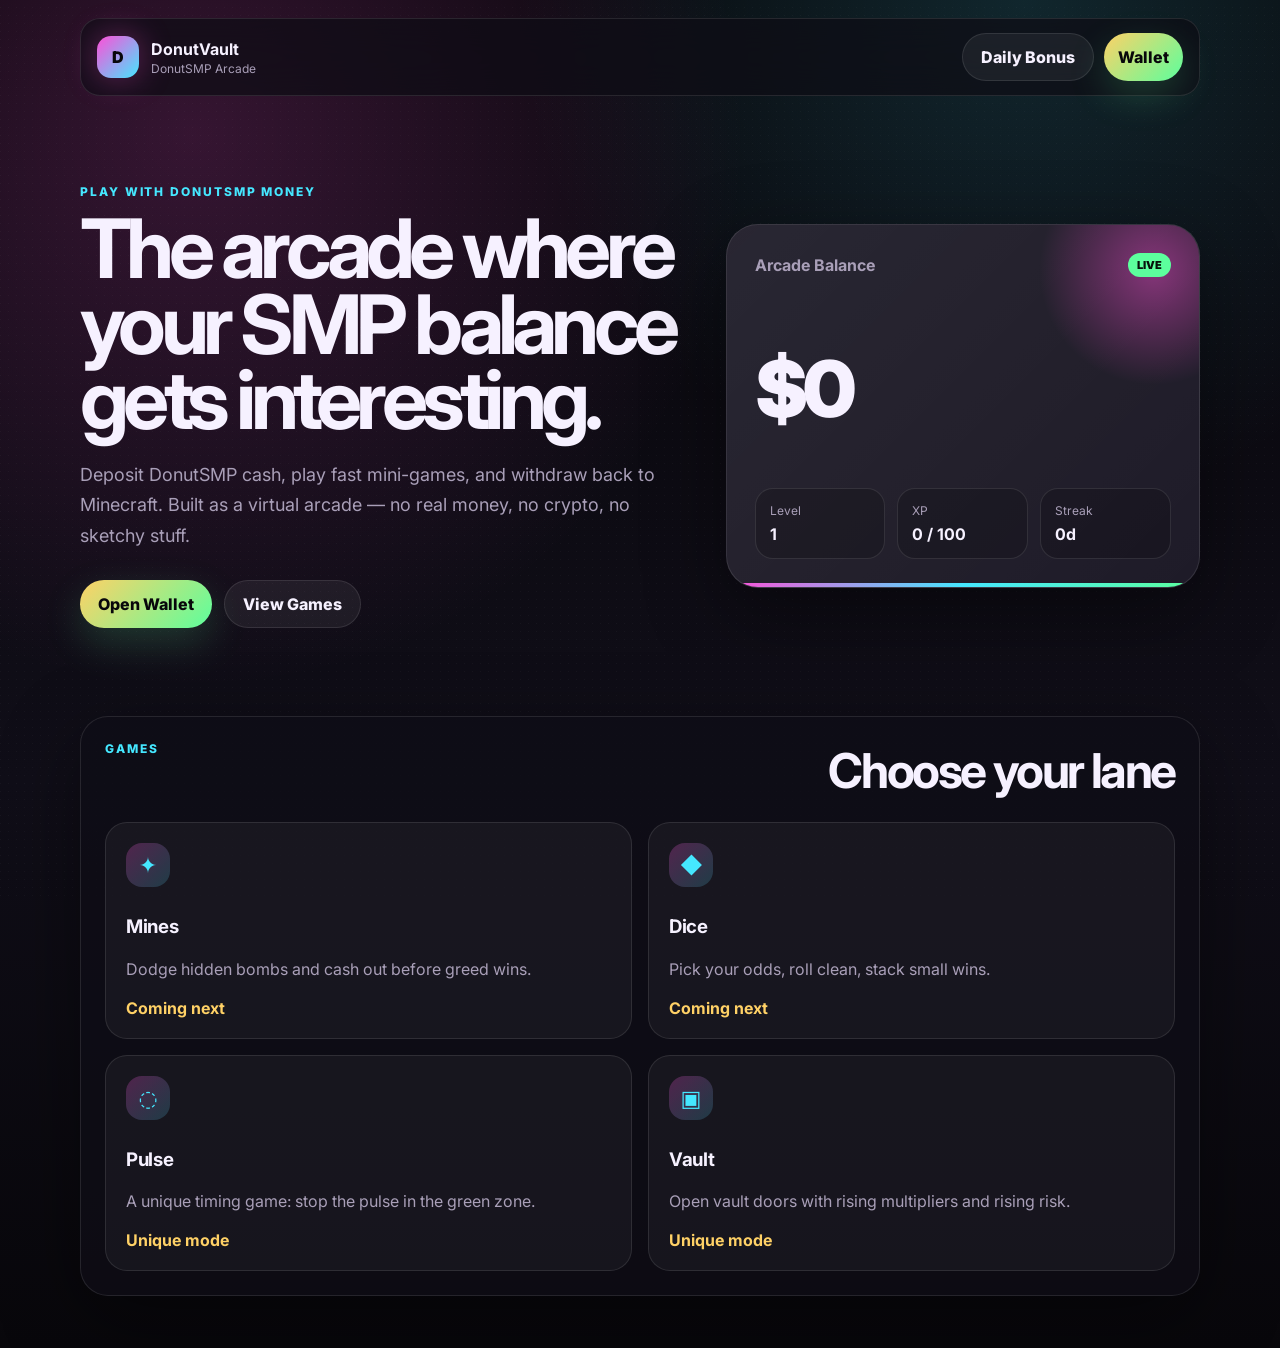
==== index.html @ 58b32d70 "Initial DonutVault arcade MVP" ====
<!DOCTYPE html>
<html lang="en">
<head>
  <meta charset="UTF-8" />
  <meta name="viewport" content="width=device-width, initial-scale=1.0" />
  <title>DonutVault Arcade</title>
  <link rel="preconnect" href="https://fonts.googleapis.com">
  <link rel="preconnect" href="https://fonts.gstatic.com" crossorigin>
  <link href="https://fonts.googleapis.com/css2?family=Inter:wght@400;500;600;700;800;900&display=swap" rel="stylesheet">
  <link rel="stylesheet" href="style.css" />
</head>
<body>
  <div class="noise"></div>

  <nav class="nav">
    <div class="brand">
      <div class="brand-mark">D</div>
      <div>
        <strong>DonutVault</strong>
        <span>DonutSMP Arcade</span>
      </div>
    </div>
    <div class="nav-actions">
      <button class="ghost" id="dailyBonusBtn">Daily Bonus</button>
      <button class="primary small" id="openWalletBtn">Wallet</button>
    </div>
  </nav>

  <main>
    <section class="hero">
      <div class="hero-copy">
        <p class="eyebrow">Play with DonutSMP money</p>
        <h1>The arcade where your SMP balance gets interesting.</h1>
        <p class="subtext">Deposit DonutSMP cash, play fast mini-games, and withdraw back to Minecraft. Built as a virtual arcade — no real money, no crypto, no sketchy stuff.</p>
        <div class="hero-buttons">
          <button class="primary" id="heroWalletBtn">Open Wallet</button>
          <a class="secondary" href="#games">View Games</a>
        </div>
      </div>

      <div class="balance-card">
        <div class="balance-top">
          <span>Arcade Balance</span>
          <span class="live-pill">LIVE</span>
        </div>
        <div class="balance" id="balanceDisplay">$0</div>
        <div class="balance-meta">
          <div><span>Level</span><strong id="levelDisplay">1</strong></div>
          <div><span>XP</span><strong id="xpDisplay">0 / 100</strong></div>
          <div><span>Streak</span><strong id="streakDisplay">0d</strong></div>
        </div>
        <div class="pulse-line"></div>
      </div>
    </section>

    <section class="wallet-panel" id="walletPanel">
      <div class="panel-head">
        <div>
          <p class="eyebrow">Wallet</p>
          <h2>Deposit and withdraw</h2>
        </div>
        <button class="icon-btn" id="closeWalletBtn">×</button>
      </div>

      <div class="wallet-grid">
        <article class="wallet-box">
          <h3>Deposit</h3>
          <p>Pay the cashier account in-game, then enter the amount here to credit your arcade balance.</p>
          <label>Minecraft username</label>
          <input id="depositUser" placeholder="fai1th_" />
          <label>Amount paid</label>
          <input id="depositAmount" type="number" min="1" placeholder="10000" />
          <button class="primary full" id="depositBtn">Credit Deposit</button>
          <small>Cashier account placeholder: <b>DonutVaultPay</b></small>
        </article>

        <article class="wallet-box accent">
          <h3>Withdraw</h3>
          <p>Enter your MC username and amount. In the automated version, the Minecraft cashier bot pays you instantly.</p>
          <label>Minecraft username</label>
          <input id="withdrawUser" placeholder="fai1th_" />
          <label>Amount to withdraw</label>
          <input id="withdrawAmount" type="number" min="1" placeholder="5000" />
          <button class="primary full" id="withdrawBtn">Request Instant Payout</button>
          <small>No approval queue — just a payout instruction for the cashier system.</small>
        </article>
      </div>

      <div class="activity">
        <h3>Activity</h3>
        <div id="activityLog" class="activity-log"></div>
      </div>
    </section>

    <section class="section" id="games">
      <div class="section-head">
        <p class="eyebrow">Games</p>
        <h2>Choose your lane</h2>
      </div>
      <div class="games-grid">
        <button class="game-card" data-game="Mines">
          <span class="game-icon">✦</span>
          <h3>Mines</h3>
          <p>Dodge hidden bombs and cash out before greed wins.</p>
          <b>Coming next</b>
        </button>
        <button class="game-card" data-game="Dice">
          <span class="game-icon">◆</span>
          <h3>Dice</h3>
          <p>Pick your odds, roll clean, stack small wins.</p>
          <b>Coming next</b>
        </button>
        <button class="game-card" data-game="Pulse">
          <span class="game-icon">◌</span>
          <h3>Pulse</h3>
          <p>A unique timing game: stop the pulse in the green zone.</p>
          <b>Unique mode</b>
        </button>
        <button class="game-card" data-game="Vault">
          <span class="game-icon">▣</span>
          <h3>Vault</h3>
          <p>Open vault doors with rising multipliers and rising risk.</p>
          <b>Unique mode</b>
        </button>
      </div>
    </section>
  </main>

  <div class="toast" id="toast"></div>
  <script src="app.js"></script>
</body>
</html>
---- style.css ----
:root {
  --bg: #08070b;
  --bg-2: #111019;
  --card: #171421;
  --card-2: #201a2f;
  --text: #f6f1ff;
  --muted: #a99fb8;
  --line: rgba(255,255,255,.1);
  --pink: #ff4fd8;
  --cyan: #45e7ff;
  --gold: #ffd166;
  --green: #5cff9d;
  --danger: #ff5b7f;
  --shadow: 0 24px 80px rgba(0,0,0,.42);
}

* { box-sizing: border-box; }
html { scroll-behavior: smooth; }
body {
  margin: 0;
  min-height: 100vh;
  font-family: Inter, system-ui, sans-serif;
  color: var(--text);
  background:
    radial-gradient(circle at 15% 10%, rgba(255,79,216,.18), transparent 34%),
    radial-gradient(circle at 80% 0%, rgba(69,231,255,.14), transparent 30%),
    linear-gradient(180deg, #08070b 0%, #100e18 58%, #08070b 100%);
  overflow-x: hidden;
}

.noise {
  position: fixed;
  inset: 0;
  opacity: .035;
  pointer-events: none;
  background-image: linear-gradient(45deg, #fff 1px, transparent 1px);
  background-size: 8px 8px;
  z-index: 0;
}

.nav, main { position: relative; z-index: 1; }
.nav {
  width: min(1120px, calc(100% - 32px));
  margin: 18px auto 0;
  padding: 14px 16px;
  display: flex;
  align-items: center;
  justify-content: space-between;
  border: 1px solid var(--line);
  border-radius: 20px;
  background: rgba(15,13,22,.72);
  backdrop-filter: blur(18px);
}

.brand { display: flex; gap: 12px; align-items: center; }
.brand-mark {
  width: 42px;
  height: 42px;
  display: grid;
  place-items: center;
  border-radius: 14px;
  background: linear-gradient(135deg, var(--pink), var(--cyan));
  color: #08070b;
  font-weight: 900;
  box-shadow: 0 0 32px rgba(255,79,216,.35);
}
.brand strong, .brand span { display: block; }
.brand span { color: var(--muted); font-size: 12px; margin-top: 2px; }
.nav-actions { display: flex; gap: 10px; }

main { width: min(1120px, calc(100% - 32px)); margin: 0 auto; }
.hero {
  min-height: 620px;
  display: grid;
  grid-template-columns: 1.12fr .88fr;
  align-items: center;
  gap: 42px;
}
.eyebrow {
  margin: 0 0 12px;
  color: var(--cyan);
  text-transform: uppercase;
  letter-spacing: .16em;
  font-size: 12px;
  font-weight: 800;
}
h1, h2, h3, p { margin-top: 0; }
h1 {
  max-width: 720px;
  font-size: clamp(42px, 7vw, 82px);
  line-height: .92;
  letter-spacing: -.07em;
  margin-bottom: 22px;
}
h2 { font-size: clamp(30px, 4vw, 48px); letter-spacing: -.05em; margin-bottom: 0; }
h3 { letter-spacing: -.02em; }
.subtext {
  max-width: 620px;
  color: var(--muted);
  font-size: 18px;
  line-height: 1.7;
}
.hero-buttons { display: flex; gap: 12px; flex-wrap: wrap; margin-top: 28px; }

button, .secondary {
  border: 0;
  font: inherit;
  cursor: pointer;
  text-decoration: none;
}
.primary, .secondary, .ghost {
  border-radius: 999px;
  padding: 13px 18px;
  font-weight: 800;
  transition: .2s ease;
}
.primary {
  color: #08070b;
  background: linear-gradient(135deg, var(--gold), var(--green));
  box-shadow: 0 14px 38px rgba(92,255,157,.18);
}
.secondary, .ghost {
  color: var(--text);
  background: rgba(255,255,255,.06);
  border: 1px solid var(--line);
}
.small { padding: 10px 14px; }
.full { width: 100%; margin-top: 14px; }
button:hover, .secondary:hover { transform: translateY(-2px); filter: brightness(1.05); }

.balance-card {
  position: relative;
  min-height: 340px;
  padding: 28px;
  border: 1px solid var(--line);
  border-radius: 32px;
  background:
    linear-gradient(135deg, rgba(255,255,255,.08), rgba(255,255,255,.03)),
    var(--card);
  box-shadow: var(--shadow);
  overflow: hidden;
}
.balance-card:before {
  content: "";
  position: absolute;
  width: 250px;
  height: 250px;
  border-radius: 999px;
  right: -80px;
  top: -80px;
  background: radial-gradient(circle, rgba(255,79,216,.45), transparent 65%);
}
.balance-top, .balance-meta { position: relative; display: flex; justify-content: space-between; gap: 12px; }
.balance-top { align-items: center; color: var(--muted); font-weight: 700; }
.live-pill {
  color: #07110b;
  background: var(--green);
  border-radius: 999px;
  padding: 5px 9px;
  font-size: 11px;
  font-weight: 900;
}
.balance {
  position: relative;
  margin: 64px 0 52px;
  font-size: clamp(48px, 8vw, 78px);
  font-weight: 900;
  letter-spacing: -.06em;
}
.balance-meta > div {
  flex: 1;
  padding: 14px;
  border: 1px solid var(--line);
  border-radius: 18px;
  background: rgba(0,0,0,.18);
}
.balance-meta span, .balance-meta strong { display: block; }
.balance-meta span { color: var(--muted); font-size: 12px; margin-bottom: 6px; }
.pulse-line {
  position: absolute;
  left: 0;
  bottom: 0;
  height: 4px;
  width: 100%;
  background: linear-gradient(90deg, var(--pink), var(--cyan), var(--green));
  animation: glow 2.5s ease-in-out infinite alternate;
}
@keyframes glow { from { opacity: .45; } to { opacity: 1; } }

.wallet-panel, .section {
  margin-bottom: 52px;
  padding: 24px;
  border: 1px solid var(--line);
  border-radius: 28px;
  background: rgba(15,13,22,.78);
  box-shadow: var(--shadow);
}
.wallet-panel { display: none; }
.wallet-panel.open { display: block; animation: pop .22s ease; }
@keyframes pop { from { opacity: 0; transform: translateY(10px); } to { opacity: 1; transform: translateY(0); } }
.panel-head, .section-head {
  display: flex;
  align-items: flex-start;
  justify-content: space-between;
  gap: 16px;
  margin-bottom: 22px;
}
.icon-btn {
  width: 38px;
  height: 38px;
  border-radius: 50%;
  color: var(--text);
  background: rgba(255,255,255,.08);
}
.wallet-grid, .games-grid {
  display: grid;
  grid-template-columns: repeat(2, minmax(0, 1fr));
  gap: 16px;
}
.wallet-box, .game-card {
  padding: 20px;
  border: 1px solid var(--line);
  border-radius: 22px;
  background: rgba(255,255,255,.045);
}
.wallet-box.accent { border-color: rgba(69,231,255,.25); }
.wallet-box p, .game-card p { color: var(--muted); line-height: 1.55; }
label { display: block; color: var(--muted); font-size: 13px; font-weight: 800; margin: 14px 0 8px; }
input {
  width: 100%;
  padding: 13px 14px;
  border-radius: 14px;
  border: 1px solid var(--line);
  color: var(--text);
  background: rgba(0,0,0,.22);
  outline: none;
}
input:focus { border-color: rgba(69,231,255,.65); }
small { color: var(--muted); display: block; margin-top: 12px; line-height: 1.45; }
.activity { margin-top: 20px; }
.activity-log { display: grid; gap: 10px; }
.log-item {
  padding: 12px 14px;
  border-radius: 14px;
  background: rgba(0,0,0,.22);
  color: var(--muted);
  border: 1px solid var(--line);
}
.log-item b { color: var(--text); }
.game-card {
  text-align: left;
  color: var(--text);
  min-height: 210px;
}
.game-icon {
  width: 44px;
  height: 44px;
  display: grid;
  place-items: center;
  border-radius: 16px;
  margin-bottom: 28px;
  background: linear-gradient(135deg, rgba(255,79,216,.25), rgba(69,231,255,.18));
  color: var(--cyan);
  font-size: 22px;
}
.game-card b { color: var(--gold); }
.toast {
  position: fixed;
  right: 18px;
  bottom: 18px;
  z-index: 5;
  max-width: 340px;
  padding: 14px 16px;
  border-radius: 16px;
  border: 1px solid var(--line);
  background: rgba(10,9,15,.94);
  color: var(--text);
  box-shadow: var(--shadow);
  opacity: 0;
  transform: translateY(12px);
  pointer-events: none;
  transition: .22s ease;
}
.toast.show { opacity: 1; transform: translateY(0); }

@media (max-width: 820px) {
  .nav { align-items: flex-start; }
  .nav-actions { flex-direction: column; }
  .hero { grid-template-columns: 1fr; min-height: auto; padding: 72px 0 36px; }
  .wallet-grid, .games-grid { grid-template-columns: 1fr; }
}
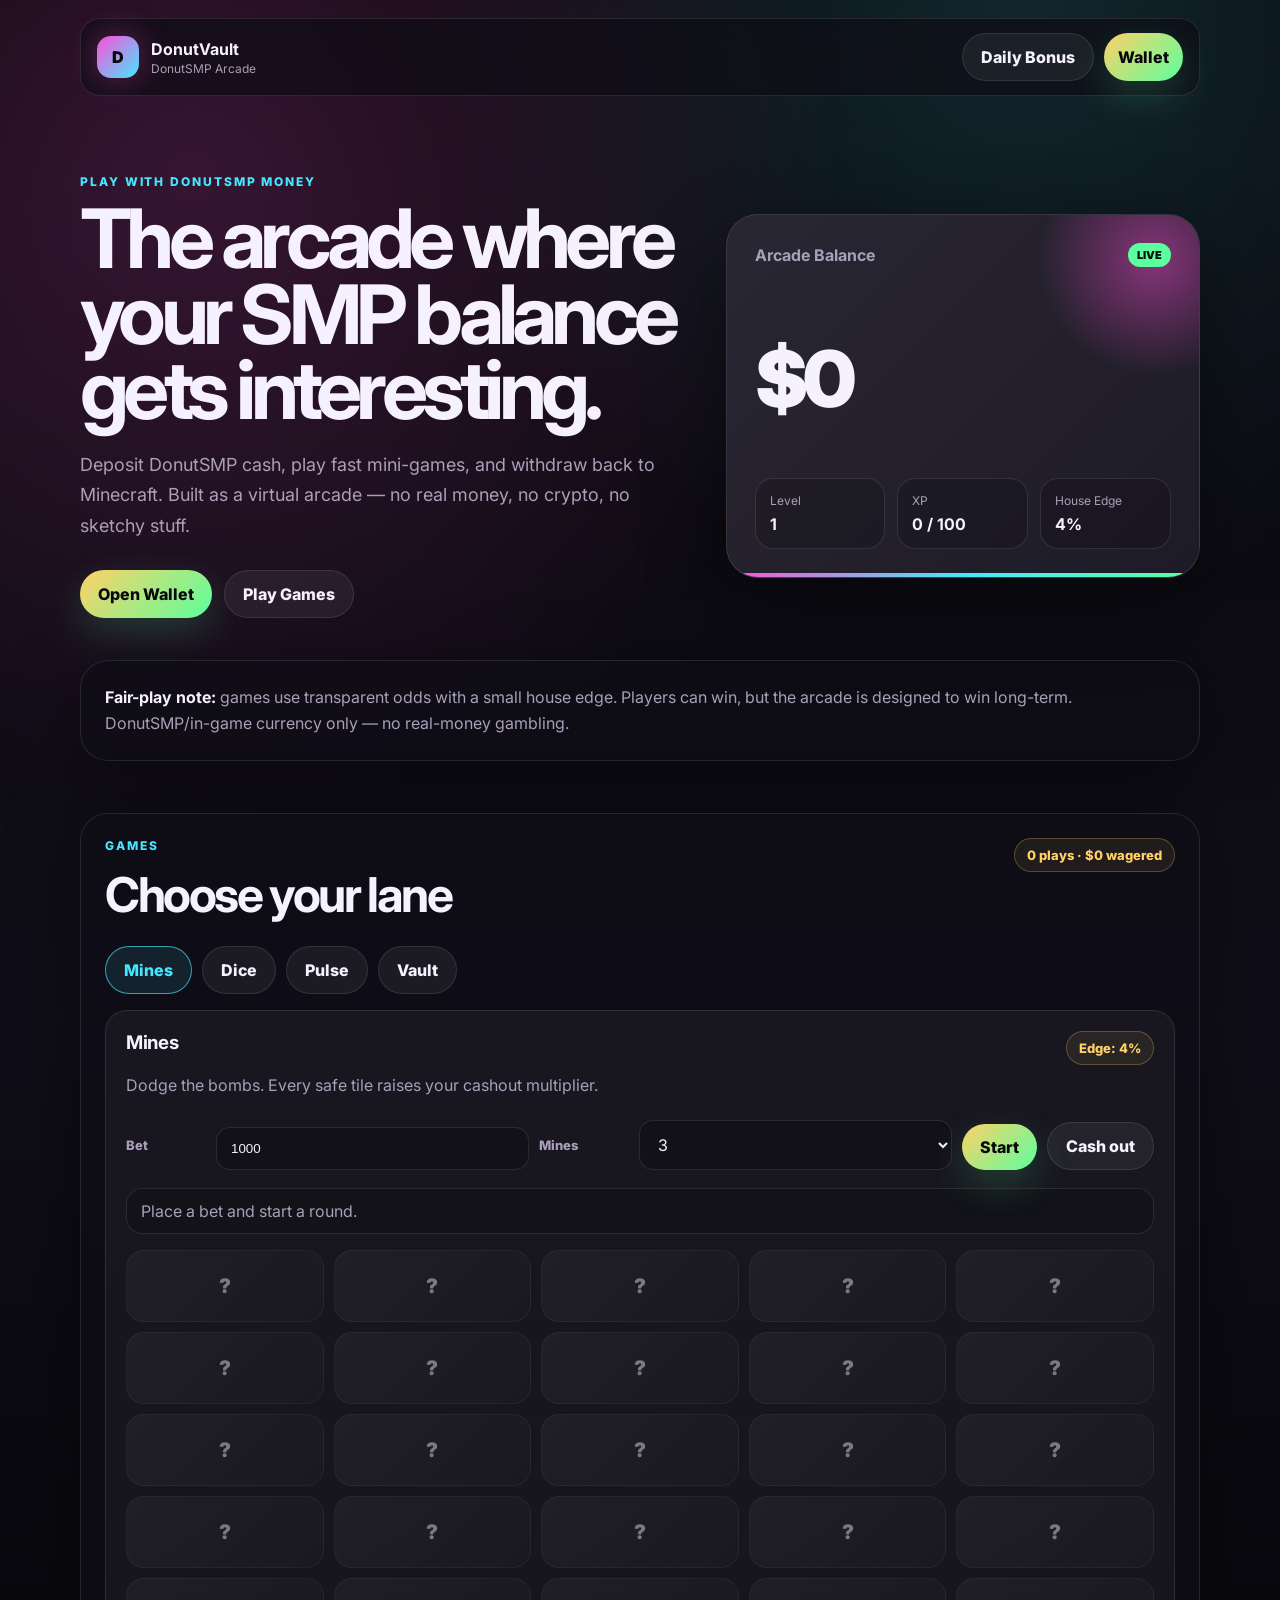
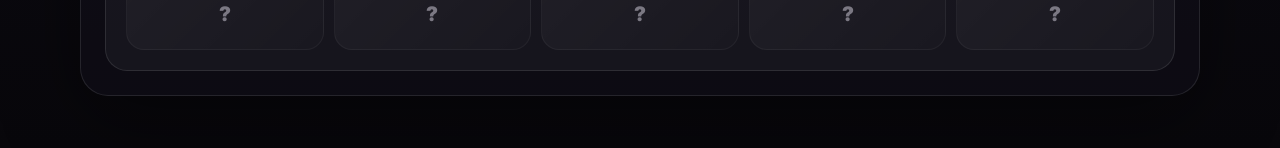
==== commit 8b9d8b76: "Build playable arcade games" ====
--- a/index.html
+++ b/index.html
@@ -34,7 +34,7 @@
         <p class="subtext">Deposit DonutSMP cash, play fast mini-games, and withdraw back to Minecraft. Built as a virtual arcade — no real money, no crypto, no sketchy stuff.</p>
         <div class="hero-buttons">
           <button class="primary" id="heroWalletBtn">Open Wallet</button>
-          <a class="secondary" href="#games">View Games</a>
+          <a class="secondary" href="#games">Play Games</a>
         </div>
       </div>
 
@@ -47,10 +47,14 @@
         <div class="balance-meta">
           <div><span>Level</span><strong id="levelDisplay">1</strong></div>
           <div><span>XP</span><strong id="xpDisplay">0 / 100</strong></div>
-          <div><span>Streak</span><strong id="streakDisplay">0d</strong></div>
+          <div><span>House Edge</span><strong>4%</strong></div>
         </div>
         <div class="pulse-line"></div>
       </div>
+    </section>
+
+    <section class="notice">
+      <strong>Fair-play note:</strong> games use transparent odds with a small house edge. Players can win, but the arcade is designed to win long-term. DonutSMP/in-game currency only — no real-money gambling.
     </section>
 
     <section class="wallet-panel" id="walletPanel">
@@ -76,7 +80,7 @@
 
         <article class="wallet-box accent">
           <h3>Withdraw</h3>
-          <p>Enter your MC username and amount. In the automated version, the Minecraft cashier bot pays you instantly.</p>
+          <p>Enter your MC username and amount. The automated version needs a Minecraft cashier account that can run payout commands.</p>
           <label>Minecraft username</label>
           <input id="withdrawUser" placeholder="fai1th_" />
           <label>Amount to withdraw</label>
@@ -94,34 +98,90 @@
 
     <section class="section" id="games">
       <div class="section-head">
-        <p class="eyebrow">Games</p>
-        <h2>Choose your lane</h2>
+        <div>
+          <p class="eyebrow">Games</p>
+          <h2>Choose your lane</h2>
+        </div>
+        <div class="stats-pill" id="sessionStats">0 plays · $0 wagered</div>
       </div>
-      <div class="games-grid">
-        <button class="game-card" data-game="Mines">
-          <span class="game-icon">✦</span>
-          <h3>Mines</h3>
-          <p>Dodge hidden bombs and cash out before greed wins.</p>
-          <b>Coming next</b>
-        </button>
-        <button class="game-card" data-game="Dice">
-          <span class="game-icon">◆</span>
-          <h3>Dice</h3>
-          <p>Pick your odds, roll clean, stack small wins.</p>
-          <b>Coming next</b>
-        </button>
-        <button class="game-card" data-game="Pulse">
-          <span class="game-icon">◌</span>
-          <h3>Pulse</h3>
-          <p>A unique timing game: stop the pulse in the green zone.</p>
-          <b>Unique mode</b>
-        </button>
-        <button class="game-card" data-game="Vault">
-          <span class="game-icon">▣</span>
-          <h3>Vault</h3>
-          <p>Open vault doors with rising multipliers and rising risk.</p>
-          <b>Unique mode</b>
-        </button>
+
+      <div class="game-tabs">
+        <button class="tab active" data-target="minesGame">Mines</button>
+        <button class="tab" data-target="diceGame">Dice</button>
+        <button class="tab" data-target="pulseGame">Pulse</button>
+        <button class="tab" data-target="vaultGame">Vault</button>
+      </div>
+
+      <div class="game-stage active" id="minesGame">
+        <div class="game-info">
+          <div>
+            <h3>Mines</h3>
+            <p>Dodge the bombs. Every safe tile raises your cashout multiplier.</p>
+          </div>
+          <span>Edge: 4%</span>
+        </div>
+        <div class="controls">
+          <label>Bet</label><input id="minesBet" type="number" min="1" value="1000" />
+          <label>Mines</label>
+          <select id="minesCount"><option>3</option><option>5</option><option>8</option></select>
+          <button class="primary" id="minesStart">Start</button>
+          <button class="secondary" id="minesCashout">Cash out</button>
+        </div>
+        <div class="mini-status" id="minesStatus">Place a bet and start a round.</div>
+        <div class="mines-board" id="minesBoard"></div>
+      </div>
+
+      <div class="game-stage" id="diceGame">
+        <div class="game-info">
+          <div>
+            <h3>Dice</h3>
+            <p>Pick a target. Roll over it to win. Higher risk = bigger multiplier.</p>
+          </div>
+          <span>Edge: 4%</span>
+        </div>
+        <div class="controls">
+          <label>Bet</label><input id="diceBet" type="number" min="1" value="1000" />
+          <label>Roll over</label><input id="diceTarget" type="number" min="5" max="95" value="55" />
+          <button class="primary" id="diceRoll">Roll Dice</button>
+        </div>
+        <div class="dice-result" id="diceResult">--</div>
+        <div class="mini-status" id="diceStatus">Win chance and payout update from your target.</div>
+      </div>
+
+      <div class="game-stage" id="pulseGame">
+        <div class="game-info">
+          <div>
+            <h3>Pulse</h3>
+            <p>Stop the moving pulse inside the green zone. Smaller zone, bigger payout.</p>
+          </div>
+          <span>Skill + edge</span>
+        </div>
+        <div class="controls">
+          <label>Bet</label><input id="pulseBet" type="number" min="1" value="1000" />
+          <label>Difficulty</label>
+          <select id="pulseDifficulty"><option value="easy">Easy</option><option value="normal">Normal</option><option value="hard">Hard</option></select>
+          <button class="primary" id="pulseStart">Start Pulse</button>
+          <button class="secondary" id="pulseStop">Stop</button>
+        </div>
+        <div class="pulse-track"><div class="pulse-zone" id="pulseZone"></div><div class="pulse-dot" id="pulseDot"></div></div>
+        <div class="mini-status" id="pulseStatus">Start the pulse, then stop inside the green zone.</div>
+      </div>
+
+      <div class="game-stage" id="vaultGame">
+        <div class="game-info">
+          <div>
+            <h3>Vault</h3>
+            <p>Open doors for rising multipliers. One bad door wipes the run.</p>
+          </div>
+          <span>Edge: 4%</span>
+        </div>
+        <div class="controls">
+          <label>Bet</label><input id="vaultBet" type="number" min="1" value="1000" />
+          <button class="primary" id="vaultStart">Start Vault</button>
+          <button class="secondary" id="vaultCashout">Cash out</button>
+        </div>
+        <div class="mini-status" id="vaultStatus">Start a vault run.</div>
+        <div class="vault-doors" id="vaultDoors"></div>
       </div>
     </section>
   </main>
--- a/style.css
+++ b/style.css
@@ -70,7 +70,7 @@
 
 main { width: min(1120px, calc(100% - 32px)); margin: 0 auto; }
 .hero {
-  min-height: 620px;
+  min-height: 600px;
   display: grid;
   grid-template-columns: 1.12fr .88fr;
   align-items: center;
@@ -102,13 +102,13 @@
 }
 .hero-buttons { display: flex; gap: 12px; flex-wrap: wrap; margin-top: 28px; }
 
-button, .secondary {
+button, .secondary, select {
   border: 0;
   font: inherit;
   cursor: pointer;
   text-decoration: none;
 }
-.primary, .secondary, .ghost {
+.primary, .secondary, .ghost, .tab {
   border-radius: 999px;
   padding: 13px 18px;
   font-weight: 800;
@@ -119,14 +119,16 @@
   background: linear-gradient(135deg, var(--gold), var(--green));
   box-shadow: 0 14px 38px rgba(92,255,157,.18);
 }
-.secondary, .ghost {
+.secondary, .ghost, .tab {
   color: var(--text);
   background: rgba(255,255,255,.06);
   border: 1px solid var(--line);
 }
+.tab.active { border-color: rgba(69,231,255,.65); color: var(--cyan); background: rgba(69,231,255,.1); }
 .small { padding: 10px 14px; }
 .full { width: 100%; margin-top: 14px; }
 button:hover, .secondary:hover { transform: translateY(-2px); filter: brightness(1.05); }
+button:disabled { opacity: .45; cursor: not-allowed; transform: none; }
 
 .balance-card {
   position: relative;
@@ -134,9 +136,7 @@
   padding: 28px;
   border: 1px solid var(--line);
   border-radius: 32px;
-  background:
-    linear-gradient(135deg, rgba(255,255,255,.08), rgba(255,255,255,.03)),
-    var(--card);
+  background: linear-gradient(135deg, rgba(255,255,255,.08), rgba(255,255,255,.03)), var(--card);
   box-shadow: var(--shadow);
   overflow: hidden;
 }
@@ -187,7 +187,7 @@
 }
 @keyframes glow { from { opacity: .45; } to { opacity: 1; } }
 
-.wallet-panel, .section {
+.notice, .wallet-panel, .section {
   margin-bottom: 52px;
   padding: 24px;
   border: 1px solid var(--line);
@@ -195,16 +195,28 @@
   background: rgba(15,13,22,.78);
   box-shadow: var(--shadow);
 }
+.notice { color: var(--muted); line-height: 1.6; margin-top: -36px; }
+.notice strong { color: var(--text); }
 .wallet-panel { display: none; }
 .wallet-panel.open { display: block; animation: pop .22s ease; }
 @keyframes pop { from { opacity: 0; transform: translateY(10px); } to { opacity: 1; transform: translateY(0); } }
-.panel-head, .section-head {
+.panel-head, .section-head, .game-info {
   display: flex;
   align-items: flex-start;
   justify-content: space-between;
   gap: 16px;
   margin-bottom: 22px;
 }
+.game-info span, .stats-pill {
+  color: var(--gold);
+  border: 1px solid rgba(255,209,102,.25);
+  background: rgba(255,209,102,.08);
+  padding: 8px 12px;
+  border-radius: 999px;
+  font-size: 13px;
+  font-weight: 800;
+  white-space: nowrap;
+}
 .icon-btn {
   width: 38px;
   height: 38px;
@@ -212,21 +224,21 @@
   color: var(--text);
   background: rgba(255,255,255,.08);
 }
-.wallet-grid, .games-grid {
+.wallet-grid {
   display: grid;
   grid-template-columns: repeat(2, minmax(0, 1fr));
   gap: 16px;
 }
-.wallet-box, .game-card {
+.wallet-box, .game-stage {
   padding: 20px;
   border: 1px solid var(--line);
   border-radius: 22px;
   background: rgba(255,255,255,.045);
 }
 .wallet-box.accent { border-color: rgba(69,231,255,.25); }
-.wallet-box p, .game-card p { color: var(--muted); line-height: 1.55; }
-label { display: block; color: var(--muted); font-size: 13px; font-weight: 800; margin: 14px 0 8px; }
-input {
+.wallet-box p, .game-info p { color: var(--muted); line-height: 1.55; margin-bottom: 0; }
+label { display: block; color: var(--muted); font-size: 13px; font-weight: 800; margin: 0 0 8px; }
+input, select {
   width: 100%;
   padding: 13px 14px;
   border-radius: 14px;
@@ -235,7 +247,7 @@
   background: rgba(0,0,0,.22);
   outline: none;
 }
-input:focus { border-color: rgba(69,231,255,.65); }
+input:focus, select:focus { border-color: rgba(69,231,255,.65); }
 small { color: var(--muted); display: block; margin-top: 12px; line-height: 1.45; }
 .activity { margin-top: 20px; }
 .activity-log { display: grid; gap: 10px; }
@@ -247,23 +259,96 @@
   border: 1px solid var(--line);
 }
 .log-item b { color: var(--text); }
-.game-card {
-  text-align: left;
-  color: var(--text);
-  min-height: 210px;
-}
-.game-icon {
-  width: 44px;
-  height: 44px;
+
+.game-tabs { display: flex; flex-wrap: wrap; gap: 10px; margin-bottom: 16px; }
+.game-stage { display: none; }
+.game-stage.active { display: block; animation: pop .2s ease; }
+.controls {
+  display: grid;
+  grid-template-columns: 80px minmax(120px, 1fr) 90px minmax(120px, 1fr) auto auto;
+  align-items: end;
+  gap: 10px;
+  margin-bottom: 18px;
+}
+.controls label { align-self: center; margin: 0; }
+.mini-status {
+  min-height: 44px;
+  display: flex;
+  align-items: center;
+  padding: 12px 14px;
+  border-radius: 16px;
+  color: var(--muted);
+  background: rgba(0,0,0,.2);
+  border: 1px solid var(--line);
+  margin-bottom: 16px;
+}
+.mini-status.win { color: var(--green); border-color: rgba(92,255,157,.35); }
+.mini-status.lose { color: var(--danger); border-color: rgba(255,91,127,.35); }
+
+.mines-board {
+  display: grid;
+  grid-template-columns: repeat(5, minmax(44px, 1fr));
+  gap: 10px;
+}
+.tile, .door {
+  min-height: 72px;
+  border-radius: 18px;
+  color: var(--text);
+  background: linear-gradient(135deg, rgba(255,255,255,.09), rgba(255,255,255,.03));
+  border: 1px solid var(--line);
+  font-weight: 900;
+  font-size: 20px;
+}
+.tile.safe, .door.safe { background: rgba(92,255,157,.12); border-color: rgba(92,255,157,.35); color: var(--green); }
+.tile.mine, .door.bust { background: rgba(255,91,127,.13); border-color: rgba(255,91,127,.4); color: var(--danger); }
+
+.dice-result {
   display: grid;
   place-items: center;
-  border-radius: 16px;
-  margin-bottom: 28px;
-  background: linear-gradient(135deg, rgba(255,79,216,.25), rgba(69,231,255,.18));
-  color: var(--cyan);
-  font-size: 22px;
-}
-.game-card b { color: var(--gold); }
+  min-height: 160px;
+  margin-bottom: 16px;
+  border-radius: 24px;
+  border: 1px solid var(--line);
+  background: radial-gradient(circle, rgba(69,231,255,.12), rgba(255,255,255,.035));
+  font-size: clamp(58px, 10vw, 110px);
+  font-weight: 900;
+  letter-spacing: -.06em;
+}
+
+.pulse-track {
+  position: relative;
+  height: 74px;
+  margin: 20px 0 16px;
+  border-radius: 999px;
+  background: rgba(0,0,0,.25);
+  border: 1px solid var(--line);
+  overflow: hidden;
+}
+.pulse-zone {
+  position: absolute;
+  top: 0;
+  bottom: 0;
+  left: 42%;
+  width: 18%;
+  background: linear-gradient(90deg, rgba(92,255,157,.08), rgba(92,255,157,.35));
+}
+.pulse-dot {
+  position: absolute;
+  top: 9px;
+  left: 0;
+  width: 56px;
+  height: 56px;
+  border-radius: 50%;
+  background: linear-gradient(135deg, var(--pink), var(--cyan));
+  box-shadow: 0 0 28px rgba(69,231,255,.45);
+}
+.vault-doors {
+  display: grid;
+  grid-template-columns: repeat(4, minmax(90px, 1fr));
+  gap: 12px;
+}
+.door { min-height: 110px; font-size: 32px; }
+
 .toast {
   position: fixed;
   right: 18px;
@@ -283,9 +368,14 @@
 }
 .toast.show { opacity: 1; transform: translateY(0); }
 
-@media (max-width: 820px) {
+@media (max-width: 900px) {
   .nav { align-items: flex-start; }
   .nav-actions { flex-direction: column; }
   .hero { grid-template-columns: 1fr; min-height: auto; padding: 72px 0 36px; }
-  .wallet-grid, .games-grid { grid-template-columns: 1fr; }
-}
+  .wallet-grid { grid-template-columns: 1fr; }
+  .controls { grid-template-columns: 1fr; align-items: stretch; }
+  .section-head, .panel-head, .game-info { flex-direction: column; }
+  .mines-board { grid-template-columns: repeat(5, 1fr); }
+  .tile { min-height: 54px; }
+  .vault-doors { grid-template-columns: repeat(2, 1fr); }
+}
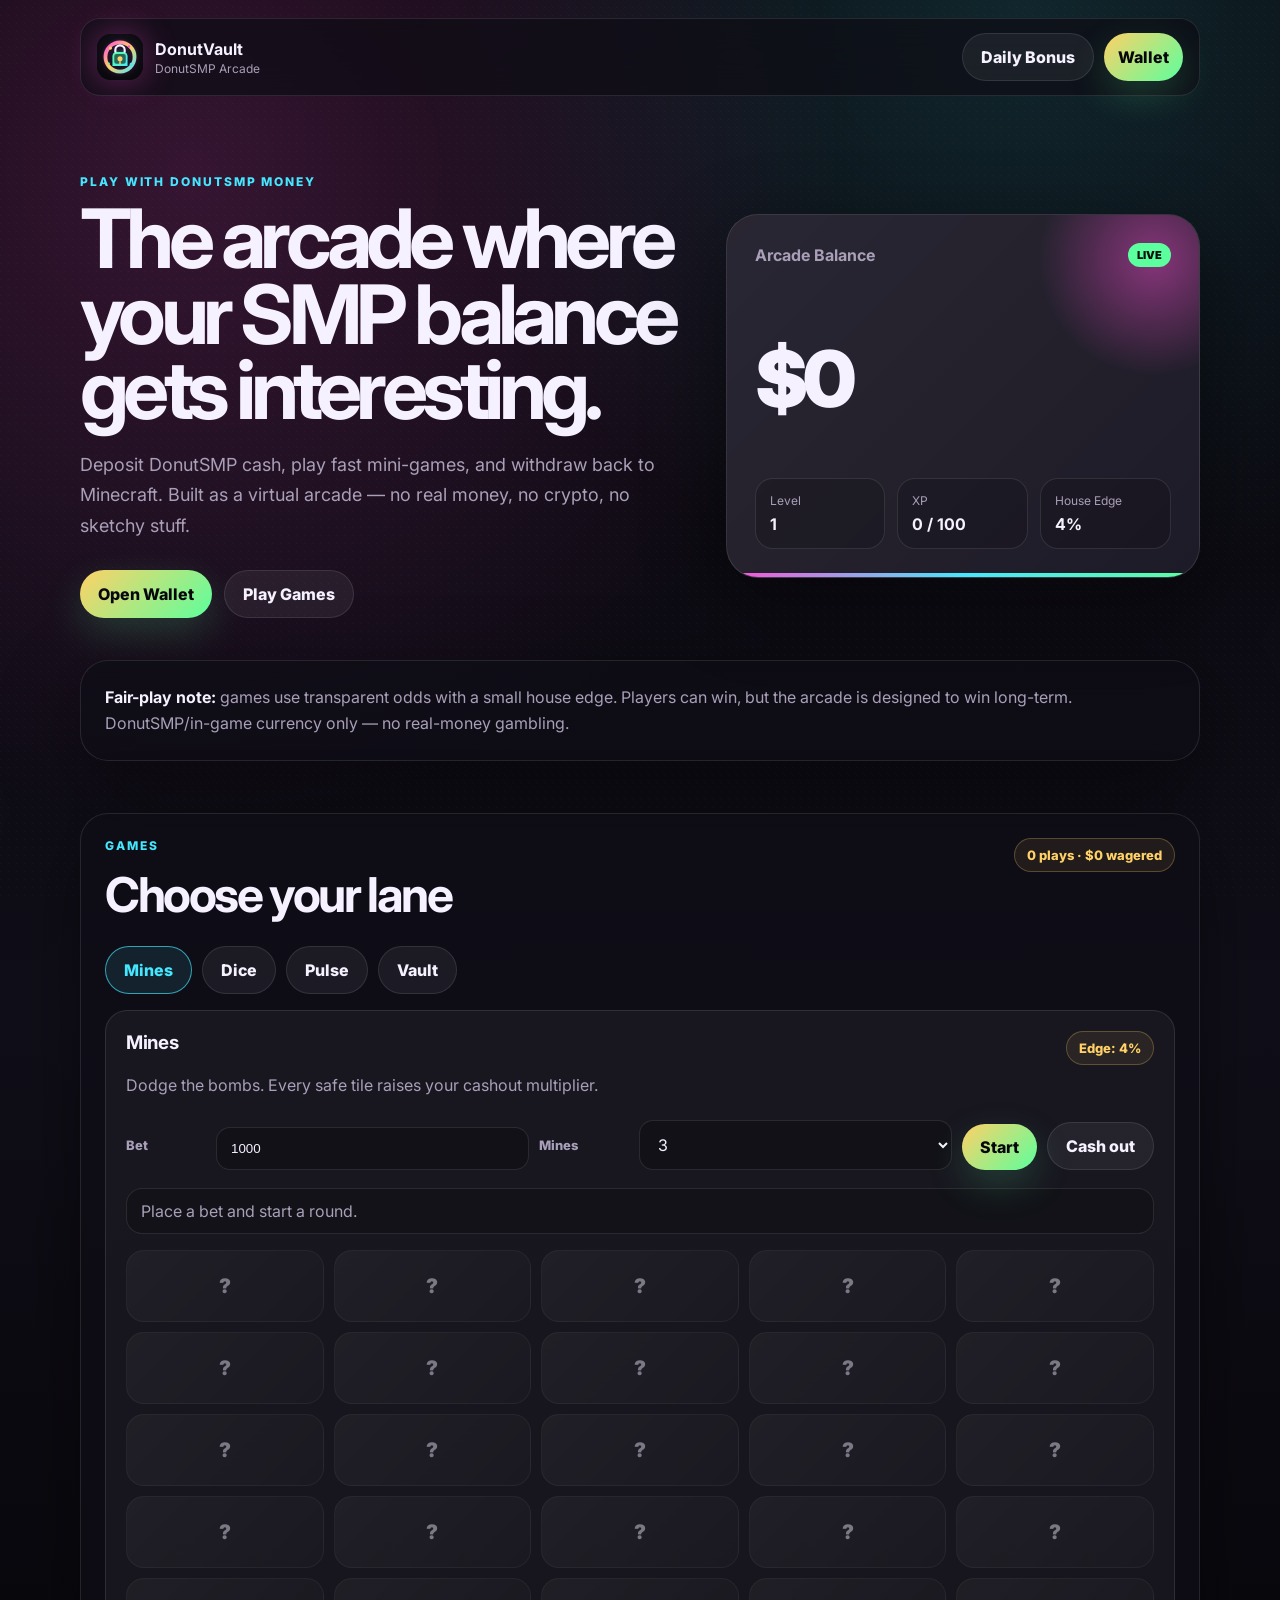
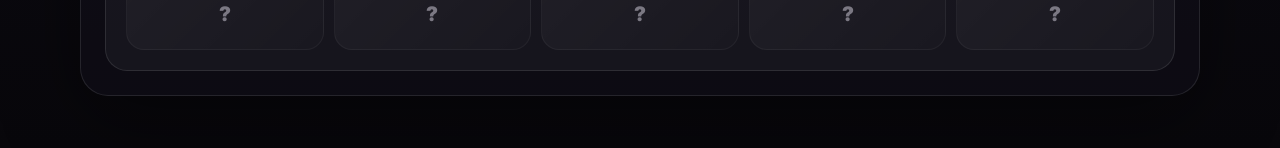
==== commit bbbcb474: "Add DonutVault logo" ====
--- a/index.html
+++ b/index.html
@@ -4,6 +4,7 @@
   <meta charset="UTF-8" />
   <meta name="viewport" content="width=device-width, initial-scale=1.0" />
   <title>DonutVault Arcade</title>
+  <link rel="icon" href="assets/donutvault-logo.svg" type="image/svg+xml" />
   <link rel="preconnect" href="https://fonts.googleapis.com">
   <link rel="preconnect" href="https://fonts.gstatic.com" crossorigin>
   <link href="https://fonts.googleapis.com/css2?family=Inter:wght@400;500;600;700;800;900&display=swap" rel="stylesheet">
@@ -14,7 +15,7 @@
 
   <nav class="nav">
     <div class="brand">
-      <div class="brand-mark">D</div>
+      <img class="brand-logo" src="assets/donutvault-logo.svg" alt="DonutVault logo" />
       <div>
         <strong>DonutVault</strong>
         <span>DonutSMP Arcade</span>
--- a/style.css
+++ b/style.css
@@ -53,15 +53,10 @@
 }
 
 .brand { display: flex; gap: 12px; align-items: center; }
-.brand-mark {
-  width: 42px;
-  height: 42px;
-  display: grid;
-  place-items: center;
+.brand-logo {
+  width: 46px;
+  height: 46px;
   border-radius: 14px;
-  background: linear-gradient(135deg, var(--pink), var(--cyan));
-  color: #08070b;
-  font-weight: 900;
   box-shadow: 0 0 32px rgba(255,79,216,.35);
 }
 .brand strong, .brand span { display: block; }
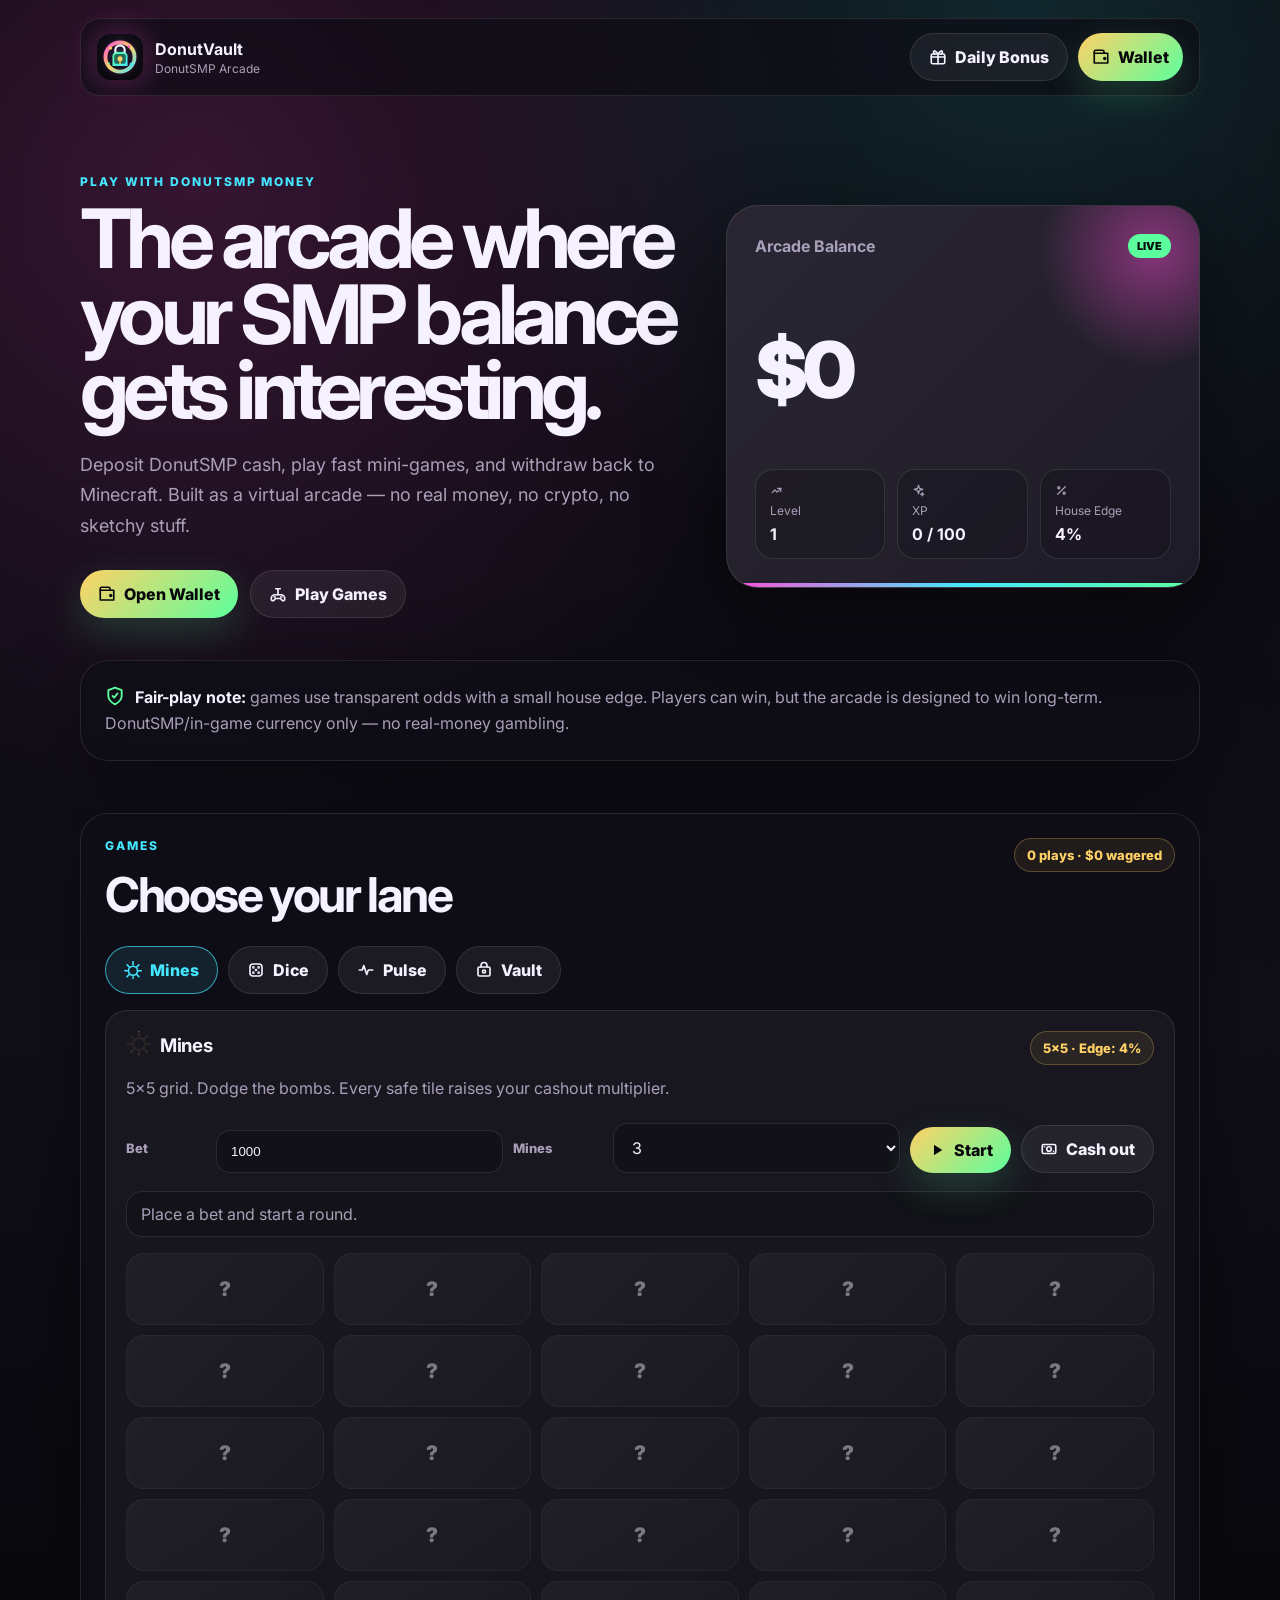
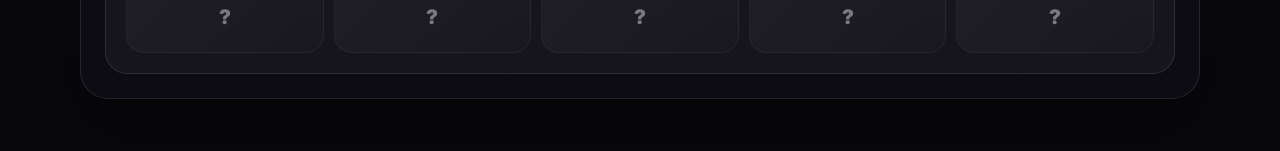
==== commit cb6b7b48: "Add clean UI icons and lock mines grid" ====
--- a/index.html
+++ b/index.html
@@ -22,8 +22,8 @@
       </div>
     </div>
     <div class="nav-actions">
-      <button class="ghost" id="dailyBonusBtn">Daily Bonus</button>
-      <button class="primary small" id="openWalletBtn">Wallet</button>
+      <button class="ghost" id="dailyBonusBtn"><span class="i i-gift"></span>Daily Bonus</button>
+      <button class="primary small" id="openWalletBtn"><span class="i i-wallet"></span>Wallet</button>
     </div>
   </nav>
 
@@ -34,8 +34,8 @@
         <h1>The arcade where your SMP balance gets interesting.</h1>
         <p class="subtext">Deposit DonutSMP cash, play fast mini-games, and withdraw back to Minecraft. Built as a virtual arcade — no real money, no crypto, no sketchy stuff.</p>
         <div class="hero-buttons">
-          <button class="primary" id="heroWalletBtn">Open Wallet</button>
-          <a class="secondary" href="#games">Play Games</a>
+          <button class="primary" id="heroWalletBtn"><span class="i i-wallet"></span>Open Wallet</button>
+          <a class="secondary" href="#games"><span class="i i-joystick"></span>Play Games</a>
         </div>
       </div>
 
@@ -46,16 +46,16 @@
         </div>
         <div class="balance" id="balanceDisplay">$0</div>
         <div class="balance-meta">
-          <div><span>Level</span><strong id="levelDisplay">1</strong></div>
-          <div><span>XP</span><strong id="xpDisplay">0 / 100</strong></div>
-          <div><span>House Edge</span><strong>4%</strong></div>
+          <div><span><span class="i i-level"></span>Level</span><strong id="levelDisplay">1</strong></div>
+          <div><span><span class="i i-spark"></span>XP</span><strong id="xpDisplay">0 / 100</strong></div>
+          <div><span><span class="i i-percent"></span>House Edge</span><strong>4%</strong></div>
         </div>
         <div class="pulse-line"></div>
       </div>
     </section>
 
     <section class="notice">
-      <strong>Fair-play note:</strong> games use transparent odds with a small house edge. Players can win, but the arcade is designed to win long-term. DonutSMP/in-game currency only — no real-money gambling.
+      <span class="notice-icon i i-shield"></span><strong>Fair-play note:</strong> games use transparent odds with a small house edge. Players can win, but the arcade is designed to win long-term. DonutSMP/in-game currency only — no real-money gambling.
     </section>
 
     <section class="wallet-panel" id="walletPanel">
@@ -69,30 +69,30 @@
 
       <div class="wallet-grid">
         <article class="wallet-box">
-          <h3>Deposit</h3>
+          <h3><span class="i i-arrow-down"></span>Deposit</h3>
           <p>Pay the cashier account in-game, then enter the amount here to credit your arcade balance.</p>
           <label>Minecraft username</label>
           <input id="depositUser" placeholder="fai1th_" />
           <label>Amount paid</label>
           <input id="depositAmount" type="number" min="1" placeholder="10000" />
-          <button class="primary full" id="depositBtn">Credit Deposit</button>
+          <button class="primary full" id="depositBtn"><span class="i i-arrow-down"></span>Credit Deposit</button>
           <small>Cashier account placeholder: <b>DonutVaultPay</b></small>
         </article>
 
         <article class="wallet-box accent">
-          <h3>Withdraw</h3>
+          <h3><span class="i i-arrow-up"></span>Withdraw</h3>
           <p>Enter your MC username and amount. The automated version needs a Minecraft cashier account that can run payout commands.</p>
           <label>Minecraft username</label>
           <input id="withdrawUser" placeholder="fai1th_" />
           <label>Amount to withdraw</label>
           <input id="withdrawAmount" type="number" min="1" placeholder="5000" />
-          <button class="primary full" id="withdrawBtn">Request Instant Payout</button>
+          <button class="primary full" id="withdrawBtn"><span class="i i-arrow-up"></span>Request Instant Payout</button>
           <small>No approval queue — just a payout instruction for the cashier system.</small>
         </article>
       </div>
 
       <div class="activity">
-        <h3>Activity</h3>
+        <h3><span class="i i-list"></span>Activity</h3>
         <div id="activityLog" class="activity-log"></div>
       </div>
     </section>
@@ -107,26 +107,26 @@
       </div>
 
       <div class="game-tabs">
-        <button class="tab active" data-target="minesGame">Mines</button>
-        <button class="tab" data-target="diceGame">Dice</button>
-        <button class="tab" data-target="pulseGame">Pulse</button>
-        <button class="tab" data-target="vaultGame">Vault</button>
+        <button class="tab active" data-target="minesGame"><span class="i i-mines"></span>Mines</button>
+        <button class="tab" data-target="diceGame"><span class="i i-dice"></span>Dice</button>
+        <button class="tab" data-target="pulseGame"><span class="i i-pulse"></span>Pulse</button>
+        <button class="tab" data-target="vaultGame"><span class="i i-vault"></span>Vault</button>
       </div>
 
       <div class="game-stage active" id="minesGame">
         <div class="game-info">
           <div>
-            <h3>Mines</h3>
-            <p>Dodge the bombs. Every safe tile raises your cashout multiplier.</p>
+            <h3><span class="game-title-icon i i-mines"></span>Mines</h3>
+            <p>5x5 grid. Dodge the bombs. Every safe tile raises your cashout multiplier.</p>
           </div>
-          <span>Edge: 4%</span>
+          <span>5x5 · Edge: 4%</span>
         </div>
         <div class="controls">
           <label>Bet</label><input id="minesBet" type="number" min="1" value="1000" />
           <label>Mines</label>
           <select id="minesCount"><option>3</option><option>5</option><option>8</option></select>
-          <button class="primary" id="minesStart">Start</button>
-          <button class="secondary" id="minesCashout">Cash out</button>
+          <button class="primary" id="minesStart"><span class="i i-play"></span>Start</button>
+          <button class="secondary" id="minesCashout"><span class="i i-cash"></span>Cash out</button>
         </div>
         <div class="mini-status" id="minesStatus">Place a bet and start a round.</div>
         <div class="mines-board" id="minesBoard"></div>
@@ -135,7 +135,7 @@
       <div class="game-stage" id="diceGame">
         <div class="game-info">
           <div>
-            <h3>Dice</h3>
+            <h3><span class="game-title-icon i i-dice"></span>Dice</h3>
             <p>Pick a target. Roll over it to win. Higher risk = bigger multiplier.</p>
           </div>
           <span>Edge: 4%</span>
@@ -143,7 +143,7 @@
         <div class="controls">
           <label>Bet</label><input id="diceBet" type="number" min="1" value="1000" />
           <label>Roll over</label><input id="diceTarget" type="number" min="5" max="95" value="55" />
-          <button class="primary" id="diceRoll">Roll Dice</button>
+          <button class="primary" id="diceRoll"><span class="i i-dice"></span>Roll Dice</button>
         </div>
         <div class="dice-result" id="diceResult">--</div>
         <div class="mini-status" id="diceStatus">Win chance and payout update from your target.</div>
@@ -152,7 +152,7 @@
       <div class="game-stage" id="pulseGame">
         <div class="game-info">
           <div>
-            <h3>Pulse</h3>
+            <h3><span class="game-title-icon i i-pulse"></span>Pulse</h3>
             <p>Stop the moving pulse inside the green zone. Smaller zone, bigger payout.</p>
           </div>
           <span>Skill + edge</span>
@@ -161,8 +161,8 @@
           <label>Bet</label><input id="pulseBet" type="number" min="1" value="1000" />
           <label>Difficulty</label>
           <select id="pulseDifficulty"><option value="easy">Easy</option><option value="normal">Normal</option><option value="hard">Hard</option></select>
-          <button class="primary" id="pulseStart">Start Pulse</button>
-          <button class="secondary" id="pulseStop">Stop</button>
+          <button class="primary" id="pulseStart"><span class="i i-play"></span>Start Pulse</button>
+          <button class="secondary" id="pulseStop"><span class="i i-stop"></span>Stop</button>
         </div>
         <div class="pulse-track"><div class="pulse-zone" id="pulseZone"></div><div class="pulse-dot" id="pulseDot"></div></div>
         <div class="mini-status" id="pulseStatus">Start the pulse, then stop inside the green zone.</div>
@@ -171,15 +171,15 @@
       <div class="game-stage" id="vaultGame">
         <div class="game-info">
           <div>
-            <h3>Vault</h3>
+            <h3><span class="game-title-icon i i-vault"></span>Vault</h3>
             <p>Open doors for rising multipliers. One bad door wipes the run.</p>
           </div>
           <span>Edge: 4%</span>
         </div>
         <div class="controls">
           <label>Bet</label><input id="vaultBet" type="number" min="1" value="1000" />
-          <button class="primary" id="vaultStart">Start Vault</button>
-          <button class="secondary" id="vaultCashout">Cash out</button>
+          <button class="primary" id="vaultStart"><span class="i i-play"></span>Start Vault</button>
+          <button class="secondary" id="vaultCashout"><span class="i i-cash"></span>Cash out</button>
         </div>
         <div class="mini-status" id="vaultStatus">Start a vault run.</div>
         <div class="vault-doors" id="vaultDoors"></div>
@@ -191,3 +191,4 @@
   <script src="app.js"></script>
 </body>
 </html>
+
--- a/style.css
+++ b/style.css
@@ -374,3 +374,39 @@
   .tile { min-height: 54px; }
   .vault-doors { grid-template-columns: repeat(2, 1fr); }
 }
+
+/* Clean line icons */
+.i {
+  --icon-size: 18px;
+  width: var(--icon-size);
+  height: var(--icon-size);
+  display: inline-block;
+  vertical-align: -3px;
+  margin-right: 8px;
+  color: currentColor;
+  background: currentColor;
+  flex: 0 0 auto;
+  -webkit-mask: var(--icon) center / contain no-repeat;
+  mask: var(--icon) center / contain no-repeat;
+}
+button .i, a .i, .tab .i { margin-right: 8px; }
+.balance-meta .i { --icon-size: 13px; margin-right: 5px; vertical-align: -2px; }
+.game-title-icon { --icon-size: 24px; color: var(--cyan); }
+.notice-icon { --icon-size: 20px; color: var(--green); margin-right: 10px; }
+.i-wallet { --icon: url("data:image/svg+xml,%3Csvg xmlns='http://www.w3.org/2000/svg' viewBox='0 0 24 24' fill='none' stroke='black' stroke-width='2.2' stroke-linecap='round' stroke-linejoin='round'%3E%3Cpath d='M3 7h18v13H3z'/%3E%3Cpath d='M16 7V5a2 2 0 0 0-2-2H5a2 2 0 0 0-2 2v2'/%3E%3Ccircle cx='17' cy='14' r='1.2'/%3E%3C/svg%3E"); }
+.i-gift { --icon: url("data:image/svg+xml,%3Csvg xmlns='http://www.w3.org/2000/svg' viewBox='0 0 24 24' fill='none' stroke='black' stroke-width='2.2' stroke-linecap='round' stroke-linejoin='round'%3E%3Crect x='3' y='8' width='18' height='13' rx='2'/%3E%3Cpath d='M12 8v13M3 12h18M7.5 8C5 6 6 3 8.5 4.2C10 5 12 8 12 8s2-3 3.5-3.8C18 3 19 6 16.5 8'/%3E%3C/svg%3E"); }
+.i-joystick { --icon: url("data:image/svg+xml,%3Csvg xmlns='http://www.w3.org/2000/svg' viewBox='0 0 24 24' fill='none' stroke='black' stroke-width='2.2' stroke-linecap='round' stroke-linejoin='round'%3E%3Cpath d='M8 13h8a5 5 0 0 1 5 5v1a2 2 0 0 1-3.4 1.4L15 18H9l-2.6 2.4A2 2 0 0 1 3 19v-1a5 5 0 0 1 5-5Z'/%3E%3Cpath d='M12 13V5M9 5h6'/%3E%3Ccircle cx='16.5' cy='16' r='.5'/%3E%3Ccircle cx='7.5' cy='16' r='.5'/%3E%3C/svg%3E"); }
+.i-level { --icon: url("data:image/svg+xml,%3Csvg xmlns='http://www.w3.org/2000/svg' viewBox='0 0 24 24' fill='none' stroke='black' stroke-width='2.2' stroke-linecap='round' stroke-linejoin='round'%3E%3Cpath d='m4 16 5-5 4 4 7-7'/%3E%3Cpath d='M14 8h6v6'/%3E%3C/svg%3E"); }
+.i-spark { --icon: url("data:image/svg+xml,%3Csvg xmlns='http://www.w3.org/2000/svg' viewBox='0 0 24 24' fill='none' stroke='black' stroke-width='2.2' stroke-linecap='round' stroke-linejoin='round'%3E%3Cpath d='M12 2l1.8 6.2L20 10l-6.2 1.8L12 18l-1.8-6.2L4 10l6.2-1.8L12 2Z'/%3E%3Cpath d='M19 16l.8 2.2L22 19l-2.2.8L19 22l-.8-2.2L16 19l2.2-.8L19 16Z'/%3E%3C/svg%3E"); }
+.i-percent { --icon: url("data:image/svg+xml,%3Csvg xmlns='http://www.w3.org/2000/svg' viewBox='0 0 24 24' fill='none' stroke='black' stroke-width='2.2' stroke-linecap='round' stroke-linejoin='round'%3E%3Cpath d='M19 5 5 19'/%3E%3Ccircle cx='7' cy='7' r='2'/%3E%3Ccircle cx='17' cy='17' r='2'/%3E%3C/svg%3E"); }
+.i-shield { --icon: url("data:image/svg+xml,%3Csvg xmlns='http://www.w3.org/2000/svg' viewBox='0 0 24 24' fill='none' stroke='black' stroke-width='2.2' stroke-linecap='round' stroke-linejoin='round'%3E%3Cpath d='M12 22s8-4 8-10V5l-8-3-8 3v7c0 6 8 10 8 10Z'/%3E%3Cpath d='m9 12 2 2 4-5'/%3E%3C/svg%3E"); }
+.i-arrow-down { --icon: url("data:image/svg+xml,%3Csvg xmlns='http://www.w3.org/2000/svg' viewBox='0 0 24 24' fill='none' stroke='black' stroke-width='2.2' stroke-linecap='round' stroke-linejoin='round'%3E%3Cpath d='M12 3v14'/%3E%3Cpath d='m6 11 6 6 6-6'/%3E%3Cpath d='M5 21h14'/%3E%3C/svg%3E"); }
+.i-arrow-up { --icon: url("data:image/svg+xml,%3Csvg xmlns='http://www.w3.org/2000/svg' viewBox='0 0 24 24' fill='none' stroke='black' stroke-width='2.2' stroke-linecap='round' stroke-linejoin='round'%3E%3Cpath d='M12 21V7'/%3E%3Cpath d='m6 13 6-6 6 6'/%3E%3Cpath d='M5 3h14'/%3E%3C/svg%3E"); }
+.i-list { --icon: url("data:image/svg+xml,%3Csvg xmlns='http://www.w3.org/2000/svg' viewBox='0 0 24 24' fill='none' stroke='black' stroke-width='2.2' stroke-linecap='round' stroke-linejoin='round'%3E%3Cpath d='M8 6h13M8 12h13M8 18h13'/%3E%3Cpath d='M3 6h.01M3 12h.01M3 18h.01'/%3E%3C/svg%3E"); }
+.i-mines { --icon: url("data:image/svg+xml,%3Csvg xmlns='http://www.w3.org/2000/svg' viewBox='0 0 24 24' fill='none' stroke='black' stroke-width='2.1' stroke-linecap='round' stroke-linejoin='round'%3E%3Ccircle cx='12' cy='13' r='6'/%3E%3Cpath d='M12 1v4M12 21v2M4.2 5.2 7 8M17 18l2.8 2.8M1 13h4M19 13h4M4.2 20.8 7 18M17 8l2.8-2.8'/%3E%3C/svg%3E"); }
+.i-dice { --icon: url("data:image/svg+xml,%3Csvg xmlns='http://www.w3.org/2000/svg' viewBox='0 0 24 24' fill='none' stroke='black' stroke-width='2.2' stroke-linecap='round' stroke-linejoin='round'%3E%3Crect x='4' y='4' width='16' height='16' rx='4'/%3E%3Ccircle cx='8.5' cy='8.5' r='.7'/%3E%3Ccircle cx='15.5' cy='8.5' r='.7'/%3E%3Ccircle cx='12' cy='12' r='.7'/%3E%3Ccircle cx='8.5' cy='15.5' r='.7'/%3E%3Ccircle cx='15.5' cy='15.5' r='.7'/%3E%3C/svg%3E"); }
+.i-pulse { --icon: url("data:image/svg+xml,%3Csvg xmlns='http://www.w3.org/2000/svg' viewBox='0 0 24 24' fill='none' stroke='black' stroke-width='2.2' stroke-linecap='round' stroke-linejoin='round'%3E%3Cpath d='M3 12h4l2-6 4 12 2-6h6'/%3E%3C/svg%3E"); }
+.i-vault { --icon: url("data:image/svg+xml,%3Csvg xmlns='http://www.w3.org/2000/svg' viewBox='0 0 24 24' fill='none' stroke='black' stroke-width='2.2' stroke-linecap='round' stroke-linejoin='round'%3E%3Crect x='4' y='8' width='16' height='12' rx='2'/%3E%3Cpath d='M8 8V6a4 4 0 0 1 8 0v2'/%3E%3Ccircle cx='12' cy='14' r='2'/%3E%3C/svg%3E"); }
+.i-play { --icon: url("data:image/svg+xml,%3Csvg xmlns='http://www.w3.org/2000/svg' viewBox='0 0 24 24' fill='black'%3E%3Cpath d='M8 5v14l11-7z'/%3E%3C/svg%3E"); }
+.i-stop { --icon: url("data:image/svg+xml,%3Csvg xmlns='http://www.w3.org/2000/svg' viewBox='0 0 24 24' fill='black'%3E%3Crect x='7' y='7' width='10' height='10' rx='2'/%3E%3C/svg%3E"); }
+.i-cash { --icon: url("data:image/svg+xml,%3Csvg xmlns='http://www.w3.org/2000/svg' viewBox='0 0 24 24' fill='none' stroke='black' stroke-width='2.2' stroke-linecap='round' stroke-linejoin='round'%3E%3Crect x='3' y='6' width='18' height='12' rx='2'/%3E%3Ccircle cx='12' cy='12' r='3'/%3E%3Cpath d='M6 9v.01M18 15v.01'/%3E%3C/svg%3E"); }
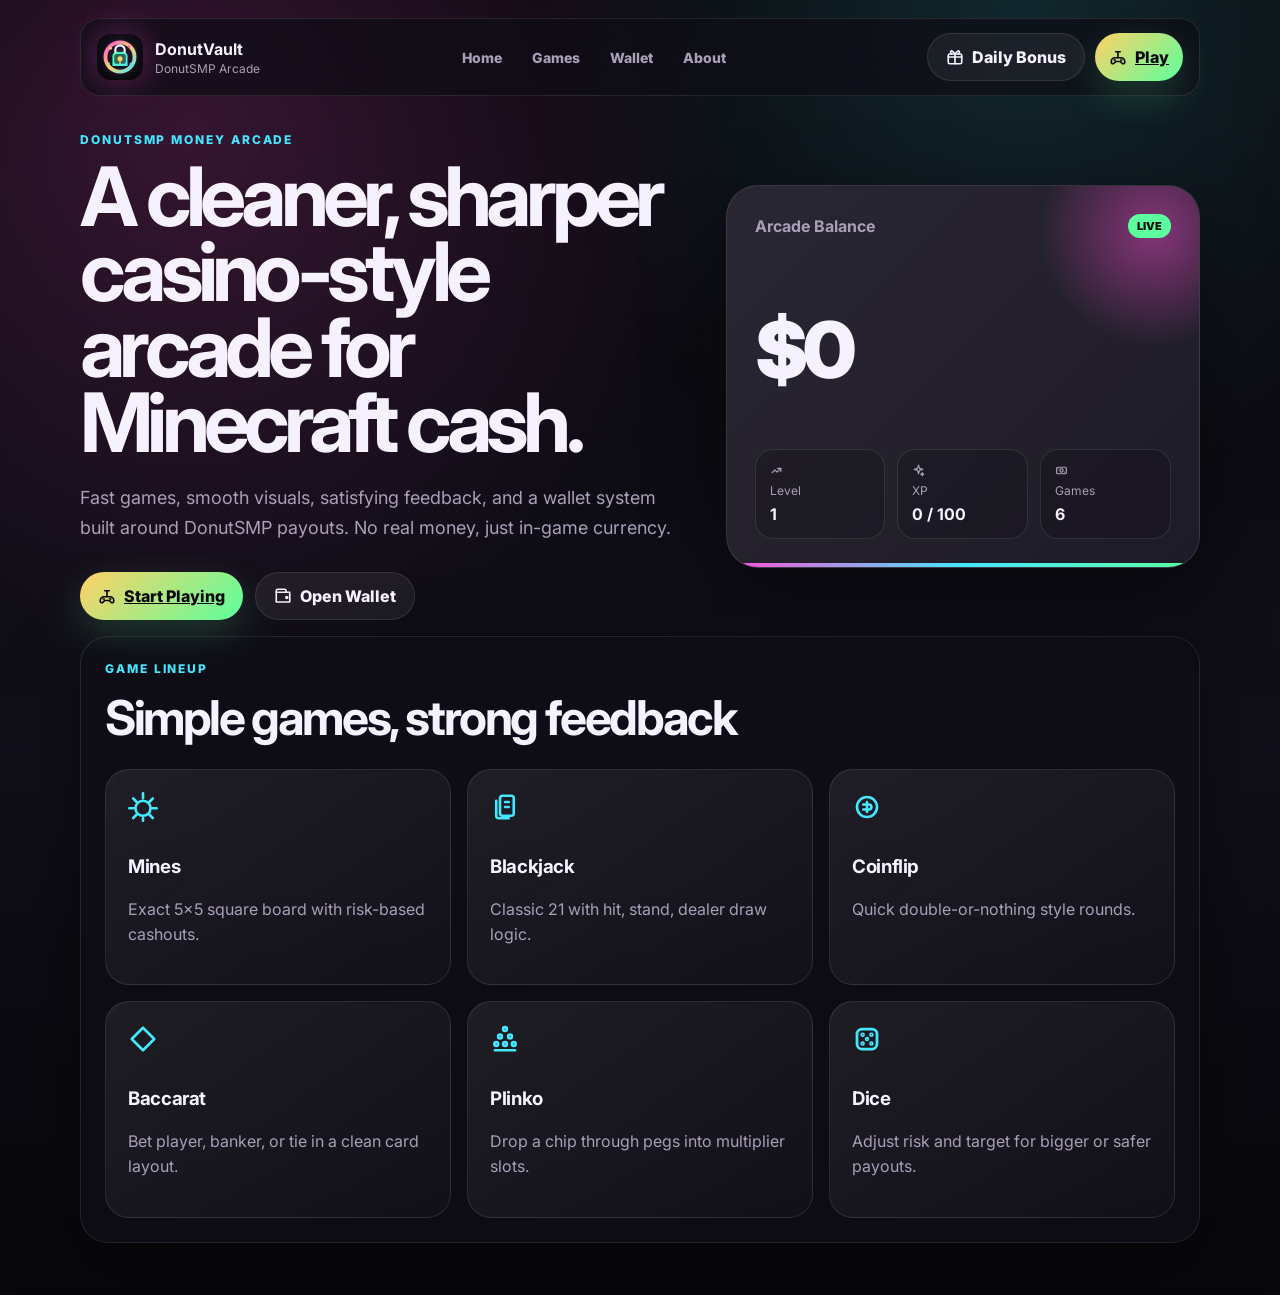
==== commit b3928fac: "Expand arcade pages and game lineup" ====
--- a/index.html
+++ b/index.html
@@ -12,183 +12,41 @@
 </head>
 <body>
   <div class="noise"></div>
-
   <nav class="nav">
-    <div class="brand">
-      <img class="brand-logo" src="assets/donutvault-logo.svg" alt="DonutVault logo" />
-      <div>
-        <strong>DonutVault</strong>
-        <span>DonutSMP Arcade</span>
-      </div>
-    </div>
-    <div class="nav-actions">
-      <button class="ghost" id="dailyBonusBtn"><span class="i i-gift"></span>Daily Bonus</button>
-      <button class="primary small" id="openWalletBtn"><span class="i i-wallet"></span>Wallet</button>
-    </div>
+    <a class="brand" href="index.html"><img class="brand-logo" src="assets/donutvault-logo.svg" alt="DonutVault logo" /><div><strong>DonutVault</strong><span>DonutSMP Arcade</span></div></a>
+    <div class="nav-links"><a href="index.html">Home</a><a href="games.html">Games</a><a href="wallet.html">Wallet</a><a href="about.html">About</a></div>
+    <div class="nav-actions"><button class="ghost" id="dailyBonusBtn"><span class="i i-gift"></span>Daily Bonus</button><a class="primary small" href="games.html"><span class="i i-joystick"></span>Play</a></div>
   </nav>
 
   <main>
-    <section class="hero">
+    <section class="hero home-hero">
       <div class="hero-copy">
-        <p class="eyebrow">Play with DonutSMP money</p>
-        <h1>The arcade where your SMP balance gets interesting.</h1>
-        <p class="subtext">Deposit DonutSMP cash, play fast mini-games, and withdraw back to Minecraft. Built as a virtual arcade — no real money, no crypto, no sketchy stuff.</p>
-        <div class="hero-buttons">
-          <button class="primary" id="heroWalletBtn"><span class="i i-wallet"></span>Open Wallet</button>
-          <a class="secondary" href="#games"><span class="i i-joystick"></span>Play Games</a>
-        </div>
+        <p class="eyebrow">DonutSMP money arcade</p>
+        <h1>A cleaner, sharper casino-style arcade for Minecraft cash.</h1>
+        <p class="subtext">Fast games, smooth visuals, satisfying feedback, and a wallet system built around DonutSMP payouts. No real money, just in-game currency.</p>
+        <div class="hero-buttons"><a class="primary" href="games.html"><span class="i i-joystick"></span>Start Playing</a><a class="secondary" href="wallet.html"><span class="i i-wallet"></span>Open Wallet</a></div>
       </div>
-
-      <div class="balance-card">
-        <div class="balance-top">
-          <span>Arcade Balance</span>
-          <span class="live-pill">LIVE</span>
-        </div>
+      <div class="balance-card hero-card">
+        <div class="balance-top"><span>Arcade Balance</span><span class="live-pill">LIVE</span></div>
         <div class="balance" id="balanceDisplay">$0</div>
-        <div class="balance-meta">
-          <div><span><span class="i i-level"></span>Level</span><strong id="levelDisplay">1</strong></div>
-          <div><span><span class="i i-spark"></span>XP</span><strong id="xpDisplay">0 / 100</strong></div>
-          <div><span><span class="i i-percent"></span>House Edge</span><strong>4%</strong></div>
-        </div>
+        <div class="balance-meta"><div><span><span class="i i-level"></span>Level</span><strong id="levelDisplay">1</strong></div><div><span><span class="i i-spark"></span>XP</span><strong id="xpDisplay">0 / 100</strong></div><div><span><span class="i i-cash"></span>Games</span><strong>6</strong></div></div>
         <div class="pulse-line"></div>
       </div>
     </section>
 
-    <section class="notice">
-      <span class="notice-icon i i-shield"></span><strong>Fair-play note:</strong> games use transparent odds with a small house edge. Players can win, but the arcade is designed to win long-term. DonutSMP/in-game currency only — no real-money gambling.
-    </section>
-
-    <section class="wallet-panel" id="walletPanel">
-      <div class="panel-head">
-        <div>
-          <p class="eyebrow">Wallet</p>
-          <h2>Deposit and withdraw</h2>
-        </div>
-        <button class="icon-btn" id="closeWalletBtn">×</button>
-      </div>
-
-      <div class="wallet-grid">
-        <article class="wallet-box">
-          <h3><span class="i i-arrow-down"></span>Deposit</h3>
-          <p>Pay the cashier account in-game, then enter the amount here to credit your arcade balance.</p>
-          <label>Minecraft username</label>
-          <input id="depositUser" placeholder="fai1th_" />
-          <label>Amount paid</label>
-          <input id="depositAmount" type="number" min="1" placeholder="10000" />
-          <button class="primary full" id="depositBtn"><span class="i i-arrow-down"></span>Credit Deposit</button>
-          <small>Cashier account placeholder: <b>DonutVaultPay</b></small>
-        </article>
-
-        <article class="wallet-box accent">
-          <h3><span class="i i-arrow-up"></span>Withdraw</h3>
-          <p>Enter your MC username and amount. The automated version needs a Minecraft cashier account that can run payout commands.</p>
-          <label>Minecraft username</label>
-          <input id="withdrawUser" placeholder="fai1th_" />
-          <label>Amount to withdraw</label>
-          <input id="withdrawAmount" type="number" min="1" placeholder="5000" />
-          <button class="primary full" id="withdrawBtn"><span class="i i-arrow-up"></span>Request Instant Payout</button>
-          <small>No approval queue — just a payout instruction for the cashier system.</small>
-        </article>
-      </div>
-
-      <div class="activity">
-        <h3><span class="i i-list"></span>Activity</h3>
-        <div id="activityLog" class="activity-log"></div>
-      </div>
-    </section>
-
-    <section class="section" id="games">
-      <div class="section-head">
-        <div>
-          <p class="eyebrow">Games</p>
-          <h2>Choose your lane</h2>
-        </div>
-        <div class="stats-pill" id="sessionStats">0 plays · $0 wagered</div>
-      </div>
-
-      <div class="game-tabs">
-        <button class="tab active" data-target="minesGame"><span class="i i-mines"></span>Mines</button>
-        <button class="tab" data-target="diceGame"><span class="i i-dice"></span>Dice</button>
-        <button class="tab" data-target="pulseGame"><span class="i i-pulse"></span>Pulse</button>
-        <button class="tab" data-target="vaultGame"><span class="i i-vault"></span>Vault</button>
-      </div>
-
-      <div class="game-stage active" id="minesGame">
-        <div class="game-info">
-          <div>
-            <h3><span class="game-title-icon i i-mines"></span>Mines</h3>
-            <p>5x5 grid. Dodge the bombs. Every safe tile raises your cashout multiplier.</p>
-          </div>
-          <span>5x5 · Edge: 4%</span>
-        </div>
-        <div class="controls">
-          <label>Bet</label><input id="minesBet" type="number" min="1" value="1000" />
-          <label>Mines</label>
-          <select id="minesCount"><option>3</option><option>5</option><option>8</option></select>
-          <button class="primary" id="minesStart"><span class="i i-play"></span>Start</button>
-          <button class="secondary" id="minesCashout"><span class="i i-cash"></span>Cash out</button>
-        </div>
-        <div class="mini-status" id="minesStatus">Place a bet and start a round.</div>
-        <div class="mines-board" id="minesBoard"></div>
-      </div>
-
-      <div class="game-stage" id="diceGame">
-        <div class="game-info">
-          <div>
-            <h3><span class="game-title-icon i i-dice"></span>Dice</h3>
-            <p>Pick a target. Roll over it to win. Higher risk = bigger multiplier.</p>
-          </div>
-          <span>Edge: 4%</span>
-        </div>
-        <div class="controls">
-          <label>Bet</label><input id="diceBet" type="number" min="1" value="1000" />
-          <label>Roll over</label><input id="diceTarget" type="number" min="5" max="95" value="55" />
-          <button class="primary" id="diceRoll"><span class="i i-dice"></span>Roll Dice</button>
-        </div>
-        <div class="dice-result" id="diceResult">--</div>
-        <div class="mini-status" id="diceStatus">Win chance and payout update from your target.</div>
-      </div>
-
-      <div class="game-stage" id="pulseGame">
-        <div class="game-info">
-          <div>
-            <h3><span class="game-title-icon i i-pulse"></span>Pulse</h3>
-            <p>Stop the moving pulse inside the green zone. Smaller zone, bigger payout.</p>
-          </div>
-          <span>Skill + edge</span>
-        </div>
-        <div class="controls">
-          <label>Bet</label><input id="pulseBet" type="number" min="1" value="1000" />
-          <label>Difficulty</label>
-          <select id="pulseDifficulty"><option value="easy">Easy</option><option value="normal">Normal</option><option value="hard">Hard</option></select>
-          <button class="primary" id="pulseStart"><span class="i i-play"></span>Start Pulse</button>
-          <button class="secondary" id="pulseStop"><span class="i i-stop"></span>Stop</button>
-        </div>
-        <div class="pulse-track"><div class="pulse-zone" id="pulseZone"></div><div class="pulse-dot" id="pulseDot"></div></div>
-        <div class="mini-status" id="pulseStatus">Start the pulse, then stop inside the green zone.</div>
-      </div>
-
-      <div class="game-stage" id="vaultGame">
-        <div class="game-info">
-          <div>
-            <h3><span class="game-title-icon i i-vault"></span>Vault</h3>
-            <p>Open doors for rising multipliers. One bad door wipes the run.</p>
-          </div>
-          <span>Edge: 4%</span>
-        </div>
-        <div class="controls">
-          <label>Bet</label><input id="vaultBet" type="number" min="1" value="1000" />
-          <button class="primary" id="vaultStart"><span class="i i-play"></span>Start Vault</button>
-          <button class="secondary" id="vaultCashout"><span class="i i-cash"></span>Cash out</button>
-        </div>
-        <div class="mini-status" id="vaultStatus">Start a vault run.</div>
-        <div class="vault-doors" id="vaultDoors"></div>
+    <section class="section compact-section">
+      <div class="section-head"><div><p class="eyebrow">Game lineup</p><h2>Simple games, strong feedback</h2></div></div>
+      <div class="feature-grid">
+        <a class="feature-card" href="games.html#minesGame"><span class="i i-mines"></span><h3>Mines</h3><p>Exact 5x5 square board with risk-based cashouts.</p></a>
+        <a class="feature-card" href="games.html#blackjackGame"><span class="i i-cards"></span><h3>Blackjack</h3><p>Classic 21 with hit, stand, dealer draw logic.</p></a>
+        <a class="feature-card" href="games.html#coinflipGame"><span class="i i-coin"></span><h3>Coinflip</h3><p>Quick double-or-nothing style rounds.</p></a>
+        <a class="feature-card" href="games.html#baccaratGame"><span class="i i-diamond"></span><h3>Baccarat</h3><p>Bet player, banker, or tie in a clean card layout.</p></a>
+        <a class="feature-card" href="games.html#plinkoGame"><span class="i i-plinko"></span><h3>Plinko</h3><p>Drop a chip through pegs into multiplier slots.</p></a>
+        <a class="feature-card" href="games.html#diceGame"><span class="i i-dice"></span><h3>Dice</h3><p>Adjust risk and target for bigger or safer payouts.</p></a>
       </div>
     </section>
   </main>
-
   <div class="toast" id="toast"></div>
   <script src="app.js"></script>
 </body>
 </html>
-
--- a/style.css
+++ b/style.css
@@ -410,3 +410,104 @@
 .i-play { --icon: url("data:image/svg+xml,%3Csvg xmlns='http://www.w3.org/2000/svg' viewBox='0 0 24 24' fill='black'%3E%3Cpath d='M8 5v14l11-7z'/%3E%3C/svg%3E"); }
 .i-stop { --icon: url("data:image/svg+xml,%3Csvg xmlns='http://www.w3.org/2000/svg' viewBox='0 0 24 24' fill='black'%3E%3Crect x='7' y='7' width='10' height='10' rx='2'/%3E%3C/svg%3E"); }
 .i-cash { --icon: url("data:image/svg+xml,%3Csvg xmlns='http://www.w3.org/2000/svg' viewBox='0 0 24 24' fill='none' stroke='black' stroke-width='2.2' stroke-linecap='round' stroke-linejoin='round'%3E%3Crect x='3' y='6' width='18' height='12' rx='2'/%3E%3Ccircle cx='12' cy='12' r='3'/%3E%3Cpath d='M6 9v.01M18 15v.01'/%3E%3C/svg%3E"); }
+
+/* Multi-page polish + aesthetic pass */
+.brand { color: var(--text); text-decoration: none; }
+.nav-links { display: flex; gap: 6px; align-items: center; }
+.nav-links a {
+  color: var(--muted);
+  text-decoration: none;
+  font-size: 14px;
+  font-weight: 800;
+  padding: 10px 12px;
+  border-radius: 999px;
+  transition: .2s ease;
+}
+.nav-links a:hover { color: var(--text); background: rgba(255,255,255,.07); }
+.primary, .secondary, .ghost, .tab { display: inline-flex; align-items: center; justify-content: center; gap: 0; }
+.page-hero { padding: 76px 0 30px; max-width: 780px; }
+.page-hero h1 { margin-bottom: 18px; }
+.home-hero { min-height: 560px; }
+.compact-section { margin-top: -20px; }
+.feature-grid { display: grid; grid-template-columns: repeat(3, minmax(0, 1fr)); gap: 16px; }
+.feature-card {
+  color: var(--text);
+  text-decoration: none;
+  min-height: 190px;
+  padding: 22px;
+  border: 1px solid var(--line);
+  border-radius: 24px;
+  background: linear-gradient(145deg, rgba(255,255,255,.07), rgba(255,255,255,.025));
+  transition: .22s ease;
+}
+.feature-card:hover { transform: translateY(-3px); border-color: rgba(69,231,255,.35); box-shadow: 0 18px 50px rgba(0,0,0,.28); }
+.feature-card > .i { --icon-size: 30px; color: var(--cyan); margin: 0 0 32px; }
+.feature-card p { color: var(--muted); line-height: 1.55; }
+.wallet-panel.open { display: block; }
+
+/* Exactly square Mines board */
+.mines-wrap { display: flex; justify-content: center; }
+.mines-board {
+  width: min(100%, 430px);
+  grid-template-columns: repeat(5, 1fr) !important;
+  gap: 9px;
+}
+.tile {
+  width: 100%;
+  min-height: 0 !important;
+  aspect-ratio: 1 / 1;
+  border-radius: 16px;
+}
+
+.card-table { display: grid; grid-template-columns: repeat(2, minmax(0, 1fr)); gap: 16px; margin-bottom: 16px; }
+.card-table h4 { margin: 0 0 10px; color: var(--muted); }
+.cards { display: flex; flex-wrap: wrap; gap: 10px; min-height: 92px; padding: 14px; border: 1px solid var(--line); border-radius: 18px; background: rgba(0,0,0,.18); }
+.card {
+  width: 58px;
+  height: 78px;
+  display: grid;
+  place-items: center;
+  border-radius: 12px;
+  background: linear-gradient(180deg, #f7f2ff, #d9d0eb);
+  color: #111019;
+  font-weight: 900;
+  box-shadow: 0 8px 22px rgba(0,0,0,.22);
+}
+.card small { color: inherit; margin: 0; font-size: 15px; }
+.card.red { color: #d7264f; }
+.coin-display {
+  display: grid;
+  place-items: center;
+  width: 180px;
+  height: 180px;
+  margin: 18px auto;
+  border-radius: 50%;
+  color: #08070b;
+  font-size: 84px;
+  font-weight: 900;
+  background: radial-gradient(circle at 35% 30%, #fff1a8, var(--gold) 45%, #b06d18 100%);
+  box-shadow: 0 20px 70px rgba(255,209,102,.22);
+}
+.plinko-board {
+  padding: 18px 0;
+  border: 1px solid var(--line);
+  border-radius: 24px;
+  background: radial-gradient(circle at 50% 0%, rgba(69,231,255,.13), rgba(0,0,0,.18));
+}
+.peg-row { display: flex; justify-content: center; gap: 24px; margin: 10px 0; }
+.peg-row span { width: 10px; height: 10px; border-radius: 50%; background: rgba(246,241,255,.72); box-shadow: 0 0 12px rgba(69,231,255,.35); }
+.plinko-slots { display: grid; grid-template-columns: repeat(9, 1fr); gap: 6px; margin: 10px 0 16px; }
+.plinko-slots span { text-align: center; padding: 10px 4px; border-radius: 12px; background: rgba(255,255,255,.06); color: var(--muted); font-size: 12px; font-weight: 900; border: 1px solid var(--line); }
+.plinko-slots span.hit { color: #08070b; background: var(--gold); transform: translateY(-2px); }
+.i-cards { --icon: url("data:image/svg+xml,%3Csvg xmlns='http://www.w3.org/2000/svg' viewBox='0 0 24 24' fill='none' stroke='black' stroke-width='2.1' stroke-linecap='round' stroke-linejoin='round'%3E%3Crect x='8' y='3' width='11' height='16' rx='2'/%3E%3Cpath d='M5 7v12a2 2 0 0 0 2 2h8'/%3E%3Cpath d='M12 8h3M12 12h3'/%3E%3C/svg%3E"); }
+.i-coin { --icon: url("data:image/svg+xml,%3Csvg xmlns='http://www.w3.org/2000/svg' viewBox='0 0 24 24' fill='none' stroke='black' stroke-width='2.1' stroke-linecap='round' stroke-linejoin='round'%3E%3Ccircle cx='12' cy='12' r='8'/%3E%3Cpath d='M12 8v8M9 10h4.5a2 2 0 0 1 0 4H9'/%3E%3C/svg%3E"); }
+.i-diamond { --icon: url("data:image/svg+xml,%3Csvg xmlns='http://www.w3.org/2000/svg' viewBox='0 0 24 24' fill='none' stroke='black' stroke-width='2.1' stroke-linecap='round' stroke-linejoin='round'%3E%3Cpath d='M12 3 21 12 12 21 3 12z'/%3E%3C/svg%3E"); }
+.i-plinko { --icon: url("data:image/svg+xml,%3Csvg xmlns='http://www.w3.org/2000/svg' viewBox='0 0 24 24' fill='none' stroke='black' stroke-width='2.1' stroke-linecap='round' stroke-linejoin='round'%3E%3Ccircle cx='12' cy='4' r='1.5'/%3E%3Ccircle cx='8' cy='10' r='1.5'/%3E%3Ccircle cx='16' cy='10' r='1.5'/%3E%3Ccircle cx='5' cy='16' r='1.5'/%3E%3Ccircle cx='12' cy='16' r='1.5'/%3E%3Ccircle cx='19' cy='16' r='1.5'/%3E%3Cpath d='M4 21h16'/%3E%3C/svg%3E"); }
+
+@media (max-width: 900px) {
+  .nav { flex-wrap: wrap; }
+  .nav-links { order: 3; width: 100%; justify-content: center; flex-wrap: wrap; }
+  .feature-grid { grid-template-columns: 1fr; }
+  .card-table { grid-template-columns: 1fr; }
+  .mines-board { width: min(100%, 360px); }
+}
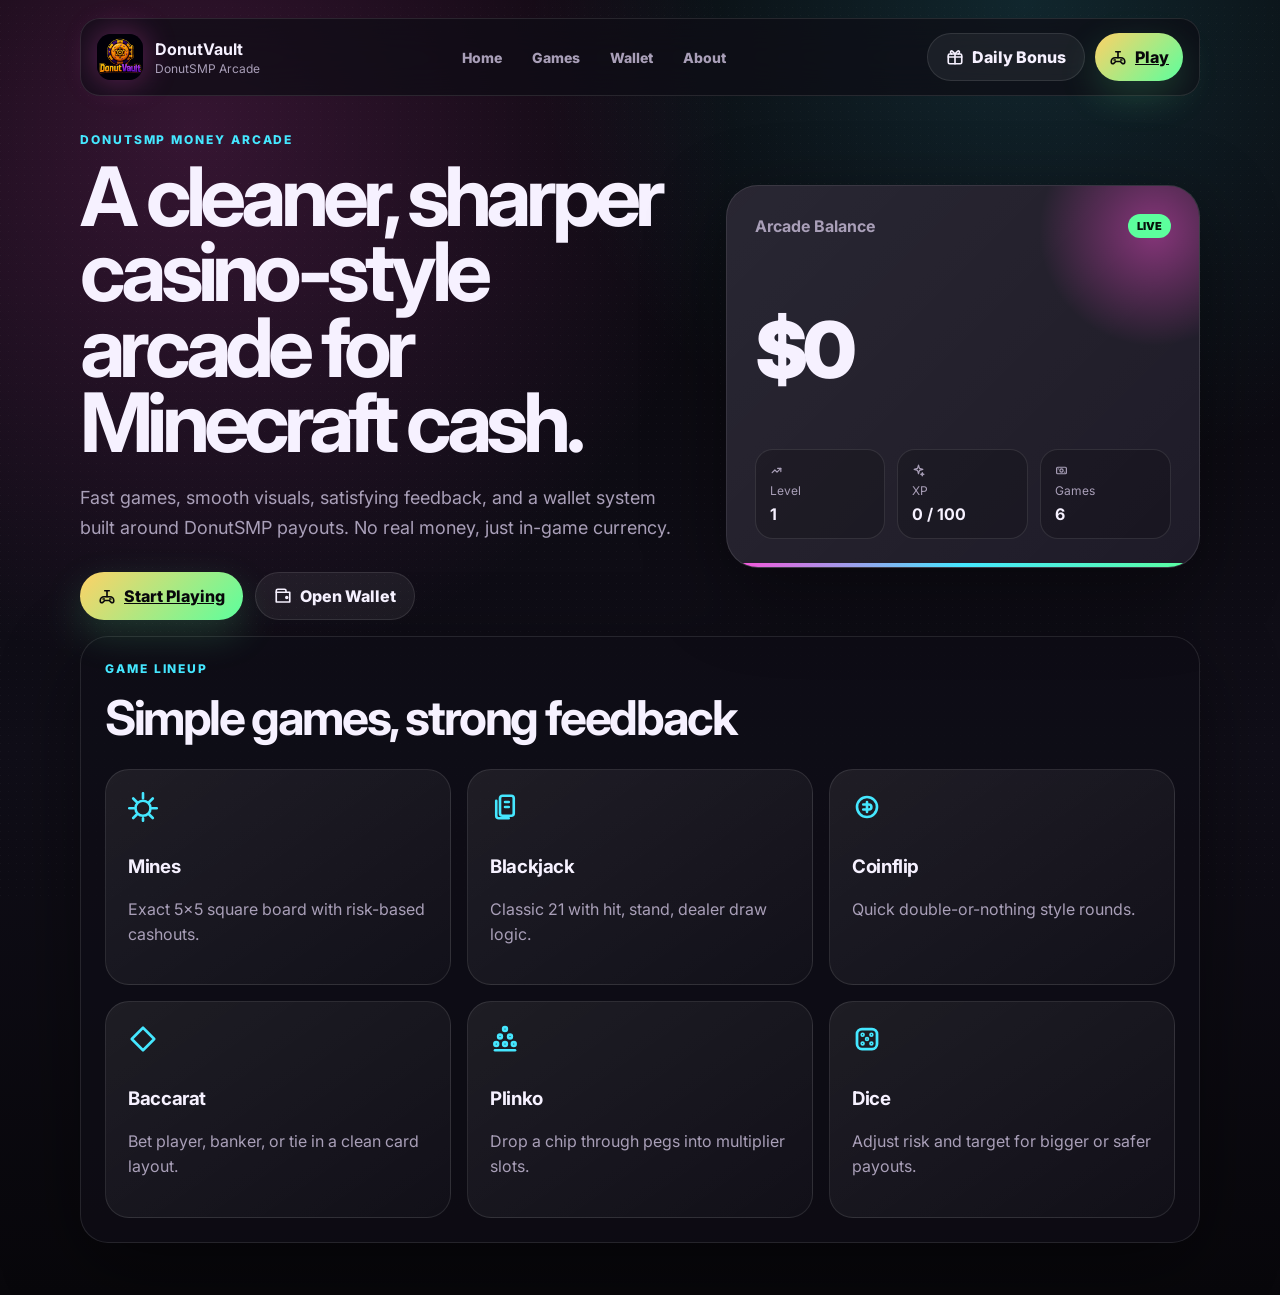
==== commit 13c87019: "Add casino-style game animations and uploaded logo" ====
--- a/index.html
+++ b/index.html
@@ -4,7 +4,7 @@
   <meta charset="UTF-8" />
   <meta name="viewport" content="width=device-width, initial-scale=1.0" />
   <title>DonutVault Arcade</title>
-  <link rel="icon" href="assets/donutvault-logo.svg" type="image/svg+xml" />
+  <link rel="icon" href="assets/donutvault-logo.png" type="image/png" />
   <link rel="preconnect" href="https://fonts.googleapis.com">
   <link rel="preconnect" href="https://fonts.gstatic.com" crossorigin>
   <link href="https://fonts.googleapis.com/css2?family=Inter:wght@400;500;600;700;800;900&display=swap" rel="stylesheet">
@@ -13,7 +13,7 @@
 <body>
   <div class="noise"></div>
   <nav class="nav">
-    <a class="brand" href="index.html"><img class="brand-logo" src="assets/donutvault-logo.svg" alt="DonutVault logo" /><div><strong>DonutVault</strong><span>DonutSMP Arcade</span></div></a>
+    <a class="brand" href="index.html"><img class="brand-logo" src="assets/donutvault-logo.png" alt="DonutVault logo" /><div><strong>DonutVault</strong><span>DonutSMP Arcade</span></div></a>
     <div class="nav-links"><a href="index.html">Home</a><a href="games.html">Games</a><a href="wallet.html">Wallet</a><a href="about.html">About</a></div>
     <div class="nav-actions"><button class="ghost" id="dailyBonusBtn"><span class="i i-gift"></span>Daily Bonus</button><a class="primary small" href="games.html"><span class="i i-joystick"></span>Play</a></div>
   </nav>
@@ -50,3 +50,5 @@
   <script src="app.js"></script>
 </body>
 </html>
+
+
--- a/style.css
+++ b/style.css
@@ -511,3 +511,100 @@
   .card-table { grid-template-columns: 1fr; }
   .mines-board { width: min(100%, 360px); }
 }
+
+/* Suspense / casino animation pass */
+.brand-logo {
+  object-fit: cover;
+  background: rgba(0,0,0,.35);
+}
+.tile {
+  font-size: clamp(18px, 4vw, 30px);
+  transition: transform .22s ease, box-shadow .22s ease, border-color .22s ease, background .22s ease;
+}
+.tile:not(:disabled):hover { transform: translateY(-3px) scale(1.02); box-shadow: 0 14px 36px rgba(69,231,255,.16); }
+.tile.scanning {
+  animation: tileScan .52s ease infinite alternate;
+  border-color: rgba(255,209,102,.7);
+}
+.tile.safe {
+  color: var(--cyan);
+  text-shadow: 0 0 18px rgba(69,231,255,.6);
+  animation: diamondPop .42s cubic-bezier(.2,1.5,.4,1);
+}
+.tile.mine {
+  animation: bombPop .5s cubic-bezier(.2,1.4,.4,1);
+  font-size: clamp(20px, 4vw, 32px);
+}
+@keyframes tileScan { from { filter: brightness(1); } to { filter: brightness(1.35); transform: translateY(-2px); } }
+@keyframes diamondPop { 0% { transform: scale(.55) rotate(-18deg); } 70% { transform: scale(1.14) rotate(8deg); } 100% { transform: scale(1); } }
+@keyframes bombPop { 0% { transform: scale(.55); } 45% { transform: scale(1.22); box-shadow: 0 0 42px rgba(255,91,127,.42); } 100% { transform: scale(1); } }
+
+.card-table {
+  position: relative;
+  padding: 18px;
+  border-radius: 28px;
+  background:
+    radial-gradient(circle at 50% 0%, rgba(92,255,157,.12), transparent 38%),
+    linear-gradient(145deg, rgba(255,255,255,.055), rgba(255,255,255,.018));
+  border: 1px solid rgba(255,255,255,.09);
+}
+.cards { perspective: 900px; }
+.card {
+  position: relative;
+  transform-origin: center;
+}
+.card.dealt { animation: dealCard .48s cubic-bezier(.18,.9,.22,1.1) both; }
+.card.back {
+  background:
+    linear-gradient(135deg, rgba(255,79,216,.85), rgba(69,231,255,.7)),
+    repeating-linear-gradient(45deg, rgba(255,255,255,.16) 0 4px, transparent 4px 8px);
+  color: transparent;
+}
+.card.back:after {
+  content: "D";
+  color: rgba(8,7,11,.75);
+  font-size: 30px;
+  font-weight: 900;
+}
+@keyframes dealCard {
+  from { opacity: 0; transform: translateY(-34px) rotate(-8deg) scale(.85); }
+  to { opacity: 1; transform: translateY(0) rotate(0) scale(1); }
+}
+.coin-display.flipping {
+  color: transparent;
+  animation: coinSpin .12s linear infinite, coinGlow .8s ease-in-out infinite alternate;
+}
+.coin-display.flipping:after {
+  content: "$";
+  color: rgba(8,7,11,.75);
+}
+@keyframes coinSpin { to { transform: rotateY(180deg) rotateZ(12deg); } }
+@keyframes coinGlow { from { box-shadow: 0 20px 70px rgba(255,209,102,.22); } to { box-shadow: 0 20px 90px rgba(255,209,102,.45); } }
+.dice-result.rolling { animation: dicePulse .16s ease infinite alternate; color: var(--gold); }
+@keyframes dicePulse { from { transform: scale(.98); } to { transform: scale(1.03); text-shadow: 0 0 30px rgba(255,209,102,.35); } }
+.plinko-board {
+  position: relative;
+  min-height: 310px;
+  overflow: hidden;
+}
+.plinko-ball {
+  position: absolute;
+  left: 50%;
+  top: 4%;
+  width: 24px;
+  height: 24px;
+  margin-left: -12px;
+  border-radius: 50%;
+  background: radial-gradient(circle at 35% 28%, #fff6c9, var(--gold) 46%, #ad6812 100%);
+  box-shadow: 0 0 24px rgba(255,209,102,.52);
+  transition: left .15s ease, top .15s ease;
+  z-index: 3;
+}
+.plinko-slots span.hit {
+  animation: slotHit .55s cubic-bezier(.2,1.5,.4,1);
+}
+@keyframes slotHit { 0% { transform: translateY(0) scale(1); } 50% { transform: translateY(-8px) scale(1.08); } 100% { transform: translateY(-2px) scale(1); } }
+.game-stage.active {
+  animation: tableReveal .28s ease both;
+}
+@keyframes tableReveal { from { opacity: 0; transform: translateY(12px); } to { opacity: 1; transform: translateY(0); } }
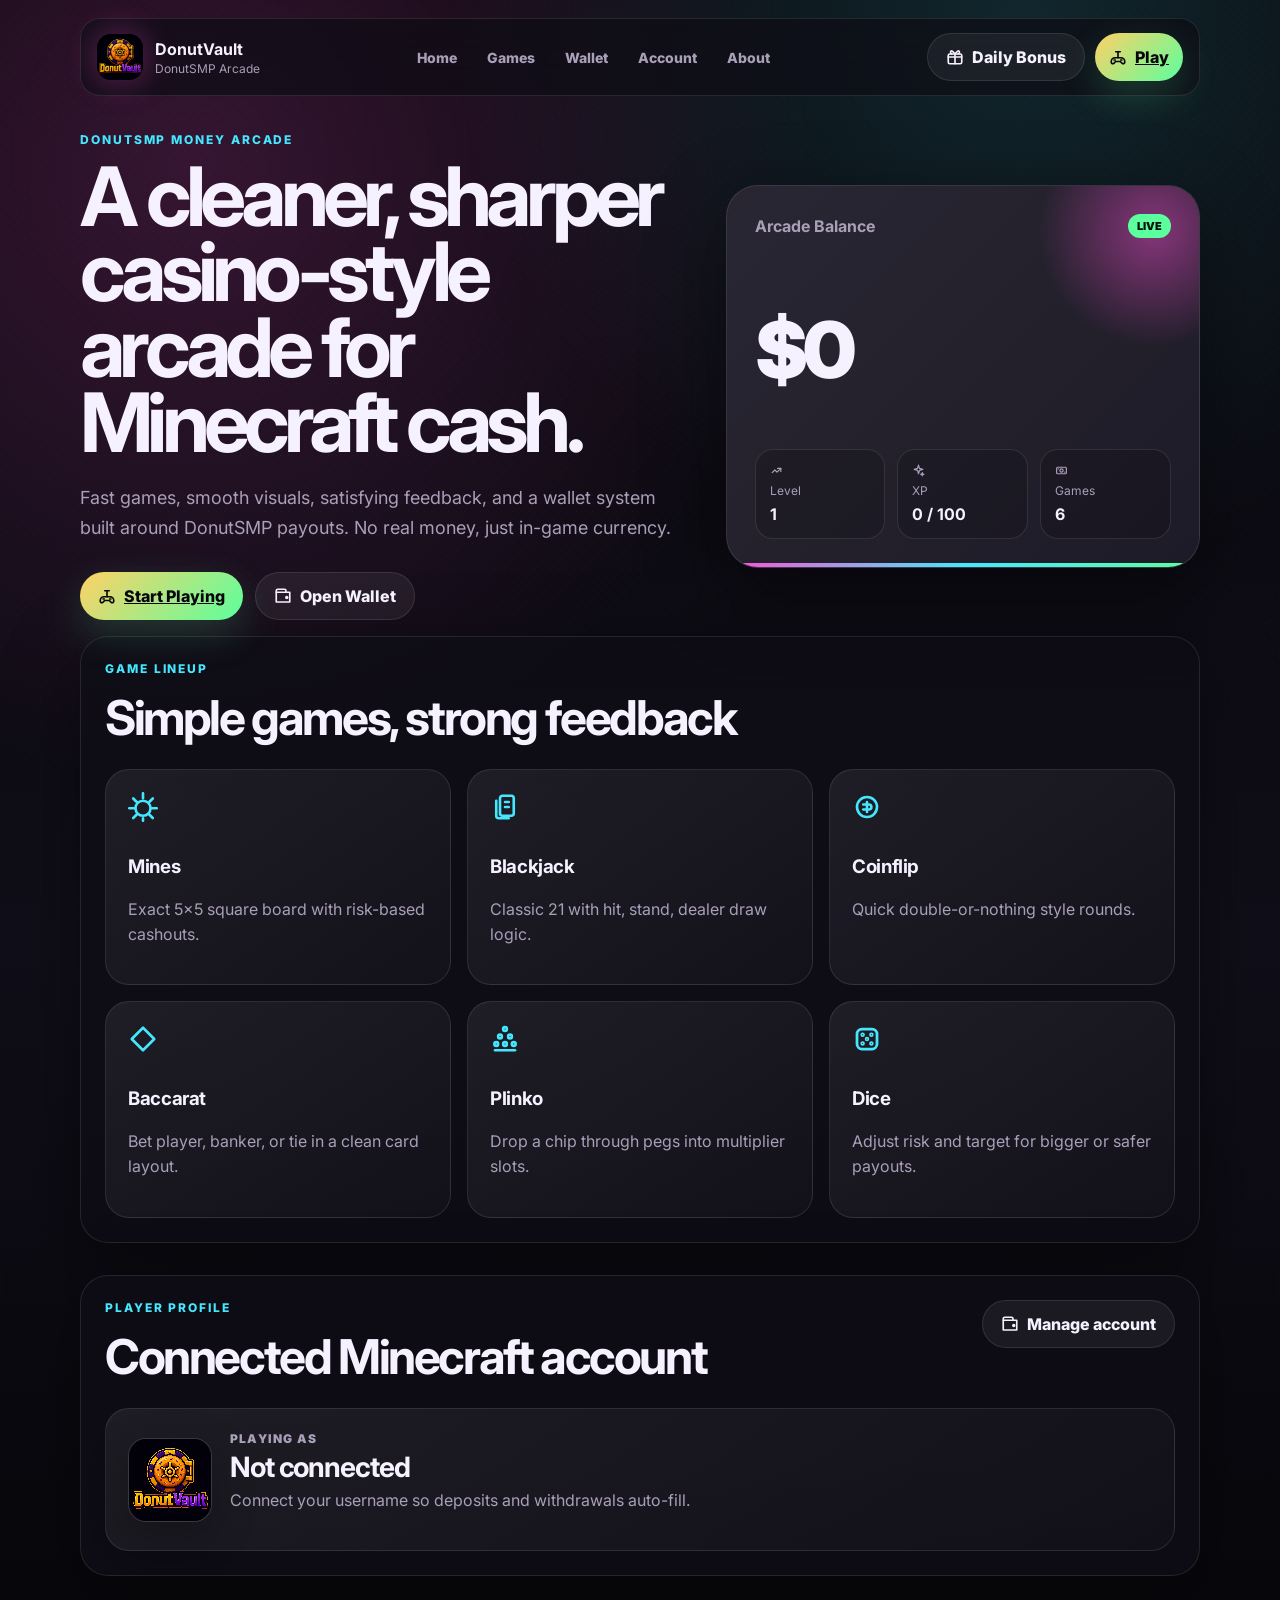
==== commit 8c990c06: "Add Minecraft account linking" ====
--- a/index.html
+++ b/index.html
@@ -14,7 +14,7 @@
   <div class="noise"></div>
   <nav class="nav">
     <a class="brand" href="index.html"><img class="brand-logo" src="assets/donutvault-logo.png" alt="DonutVault logo" /><div><strong>DonutVault</strong><span>DonutSMP Arcade</span></div></a>
-    <div class="nav-links"><a href="index.html">Home</a><a href="games.html">Games</a><a href="wallet.html">Wallet</a><a href="about.html">About</a></div>
+    <div class="nav-links"><a href="index.html">Home</a><a href="games.html">Games</a><a href="wallet.html">Wallet</a><a href="account.html">Account</a><a href="about.html">About</a></div>
     <div class="nav-actions"><button class="ghost" id="dailyBonusBtn"><span class="i i-gift"></span>Daily Bonus</button><a class="primary small" href="games.html"><span class="i i-joystick"></span>Play</a></div>
   </nav>
 
@@ -45,6 +45,11 @@
         <a class="feature-card" href="games.html#diceGame"><span class="i i-dice"></span><h3>Dice</h3><p>Adjust risk and target for bigger or safer payouts.</p></a>
       </div>
     </section>
+  
+    <section class="section compact-section">
+      <div class="section-head"><div><p class="eyebrow">Player profile</p><h2>Connected Minecraft account</h2></div><a class="secondary" href="account.html"><span class="i i-wallet"></span>Manage account</a></div>
+      <div class="account-mini"><img class="mc-avatar js-mc-avatar" src="assets/donutvault-logo.png" alt="Minecraft avatar" /><div><span>Playing as</span><strong class="js-mc-name">Not connected</strong><p>Connect your username so deposits and withdrawals auto-fill.</p></div></div>
+    </section>
   </main>
   <div class="toast" id="toast"></div>
   <script src="app.js"></script>
@@ -52,3 +57,5 @@
 </html>
 
 
+
+
--- a/style.css
+++ b/style.css
@@ -488,17 +488,26 @@
   background: radial-gradient(circle at 35% 30%, #fff1a8, var(--gold) 45%, #b06d18 100%);
   box-shadow: 0 20px 70px rgba(255,209,102,.22);
 }
+.plinko-arena {
+  width: min(100%, 760px);
+  margin: 0 auto;
+}
 .plinko-board {
-  padding: 18px 0;
-  border: 1px solid var(--line);
-  border-radius: 24px;
-  background: radial-gradient(circle at 50% 0%, rgba(69,231,255,.13), rgba(0,0,0,.18));
-}
-.peg-row { display: flex; justify-content: center; gap: 24px; margin: 10px 0; }
+  width: 100%;
+  padding: 28px 0 18px;
+  border: 1px solid var(--line);
+  border-radius: 24px 24px 0 0;
+  background: radial-gradient(circle at 50% 0%, rgba(69,231,255,.16), rgba(0,0,0,.18));
+}
+.peg-row { display: flex; justify-content: center; gap: clamp(18px, 4.4vw, 42px); margin: 11px 0; }
 .peg-row span { width: 10px; height: 10px; border-radius: 50%; background: rgba(246,241,255,.72); box-shadow: 0 0 12px rgba(69,231,255,.35); }
-.plinko-slots { display: grid; grid-template-columns: repeat(9, 1fr); gap: 6px; margin: 10px 0 16px; }
-.plinko-slots span { text-align: center; padding: 10px 4px; border-radius: 12px; background: rgba(255,255,255,.06); color: var(--muted); font-size: 12px; font-weight: 900; border: 1px solid var(--line); }
+.plinko-slots { display: grid; grid-template-columns: repeat(9, minmax(0, 1fr)); gap: 0; margin: 0 0 16px; align-items: stretch; width: 100%; }
+.plinko-slots span { position: relative; min-height: 68px; display: grid; place-items: center; text-align: center; padding: 0 4px; border-radius: 0; background: linear-gradient(180deg, rgba(255,255,255,.1), rgba(255,255,255,.045)); color: var(--text); font-size: 13px; font-weight: 900; border: 1px solid var(--line); border-left: 0; overflow: hidden; }
+.plinko-slots span:first-child { border-left: 1px solid var(--line); border-bottom-left-radius: 16px; }
+.plinko-slots span:last-child { border-bottom-right-radius: 16px; }
+.plinko-slots span:before { content: ""; position: absolute; left: 0; right: 0; bottom: 0; height: 7px; background: linear-gradient(90deg, var(--pink), var(--gold), var(--cyan)); opacity: .75; }
 .plinko-slots span.hit { color: #08070b; background: var(--gold); transform: translateY(-2px); }
+.plinko-slots span.hit:before { background: rgba(8,7,11,.32); opacity: 1; }
 .i-cards { --icon: url("data:image/svg+xml,%3Csvg xmlns='http://www.w3.org/2000/svg' viewBox='0 0 24 24' fill='none' stroke='black' stroke-width='2.1' stroke-linecap='round' stroke-linejoin='round'%3E%3Crect x='8' y='3' width='11' height='16' rx='2'/%3E%3Cpath d='M5 7v12a2 2 0 0 0 2 2h8'/%3E%3Cpath d='M12 8h3M12 12h3'/%3E%3C/svg%3E"); }
 .i-coin { --icon: url("data:image/svg+xml,%3Csvg xmlns='http://www.w3.org/2000/svg' viewBox='0 0 24 24' fill='none' stroke='black' stroke-width='2.1' stroke-linecap='round' stroke-linejoin='round'%3E%3Ccircle cx='12' cy='12' r='8'/%3E%3Cpath d='M12 8v8M9 10h4.5a2 2 0 0 1 0 4H9'/%3E%3C/svg%3E"); }
 .i-diamond { --icon: url("data:image/svg+xml,%3Csvg xmlns='http://www.w3.org/2000/svg' viewBox='0 0 24 24' fill='none' stroke='black' stroke-width='2.1' stroke-linecap='round' stroke-linejoin='round'%3E%3Cpath d='M12 3 21 12 12 21 3 12z'/%3E%3C/svg%3E"); }
@@ -584,20 +593,18 @@
 @keyframes dicePulse { from { transform: scale(.98); } to { transform: scale(1.03); text-shadow: 0 0 30px rgba(255,209,102,.35); } }
 .plinko-board {
   position: relative;
-  min-height: 310px;
+  min-height: 460px;
   overflow: hidden;
 }
 .plinko-ball {
   position: absolute;
-  left: 50%;
-  top: 4%;
-  width: 24px;
-  height: 24px;
-  margin-left: -12px;
+  left: 0;
+  top: 0;
+  width: clamp(12px, 1.55vw, 18px);`r`n  height: clamp(12px, 1.55vw, 18px);
   border-radius: 50%;
   background: radial-gradient(circle at 35% 28%, #fff6c9, var(--gold) 46%, #ad6812 100%);
   box-shadow: 0 0 24px rgba(255,209,102,.52);
-  transition: left .15s ease, top .15s ease;
+  will-change: transform;
   z-index: 3;
 }
 .plinko-slots span.hit {
@@ -608,3 +615,84 @@
   animation: tableReveal .28s ease both;
 }
 @keyframes tableReveal { from { opacity: 0; transform: translateY(12px); } to { opacity: 1; transform: translateY(0); } }
+
+/* Online casino skill implementation pass */
+.casino-hud {
+  display: grid;
+  grid-template-columns: repeat(3, minmax(0, 1fr));
+  gap: 12px;
+  margin: 0 0 18px;
+}
+.casino-hud > div {
+  padding: 14px 16px;
+  border: 1px solid var(--line);
+  border-radius: 18px;
+  background: linear-gradient(145deg, rgba(255,255,255,.075), rgba(255,255,255,.028));
+}
+.casino-hud span { display: block; color: var(--muted); font-size: 12px; font-weight: 900; text-transform: uppercase; letter-spacing: .08em; margin-bottom: 5px; }
+.casino-hud strong { color: var(--text); font-size: 18px; }
+.blackjack-table, .baccarat-table { overflow: hidden; }
+.deck-shoe {
+  position: absolute;
+  right: 18px;
+  top: 18px;
+  width: 74px;
+  height: 96px;
+  display: grid;
+  place-items: center;
+  border-radius: 14px;
+  color: rgba(246,241,255,.8);
+  font-size: 12px;
+  font-weight: 900;
+  letter-spacing: .12em;
+  background:
+    linear-gradient(135deg, rgba(255,79,216,.42), rgba(69,231,255,.32)),
+    repeating-linear-gradient(45deg, rgba(255,255,255,.14) 0 4px, transparent 4px 8px);
+  border: 1px solid rgba(255,255,255,.18);
+  box-shadow: 0 12px 30px rgba(0,0,0,.28);
+}
+.hand-zone {
+  position: relative;
+  padding: 14px;
+  border-radius: 20px;
+  border: 1px solid rgba(255,255,255,.075);
+  background: rgba(0,0,0,.12);
+}
+.hand-zone.side-win {
+  border-color: rgba(92,255,157,.55);
+  box-shadow: inset 0 0 0 1px rgba(92,255,157,.18), 0 0 34px rgba(92,255,157,.12);
+}
+.hand-zone.side-win h4 { color: var(--green); }
+.player-zone { border-color: rgba(69,231,255,.18); }
+.dealer-zone { border-color: rgba(255,79,216,.15); }
+.baccarat-player { border-color: rgba(69,231,255,.18); }
+.baccarat-banker { border-color: rgba(255,209,102,.18); }
+@media (max-width: 900px) {
+  .casino-hud { grid-template-columns: 1fr; }
+  .deck-shoe { position: static; margin-bottom: 12px; }
+}
+
+
+
+/* Account system */
+.account-grid { display: grid; grid-template-columns: 1.1fr .9fr; gap: 16px; }
+.account-card, .account-mini {
+  padding: 22px;
+  border: 1px solid var(--line);
+  border-radius: 24px;
+  background: linear-gradient(145deg, rgba(255,255,255,.07), rgba(255,255,255,.025));
+}
+.profile-card, .account-mini { display: flex; align-items: center; gap: 18px; }
+.mc-avatar {
+  width: 84px;
+  height: 84px;
+  border-radius: 18px;
+  image-rendering: pixelated;
+  border: 1px solid rgba(255,255,255,.16);
+  background: rgba(0,0,0,.25);
+  box-shadow: 0 14px 40px rgba(0,0,0,.25);
+}
+.account-mini span { display: block; color: var(--muted); font-size: 12px; font-weight: 900; text-transform: uppercase; letter-spacing: .1em; }
+.account-mini strong { display: block; margin: 4px 0; font-size: 28px; letter-spacing: -.04em; }
+.account-mini p, .account-card p { color: var(--muted); line-height: 1.55; }
+@media (max-width: 900px) { .account-grid { grid-template-columns: 1fr; } .profile-card, .account-mini { align-items: flex-start; flex-direction: column; } }
